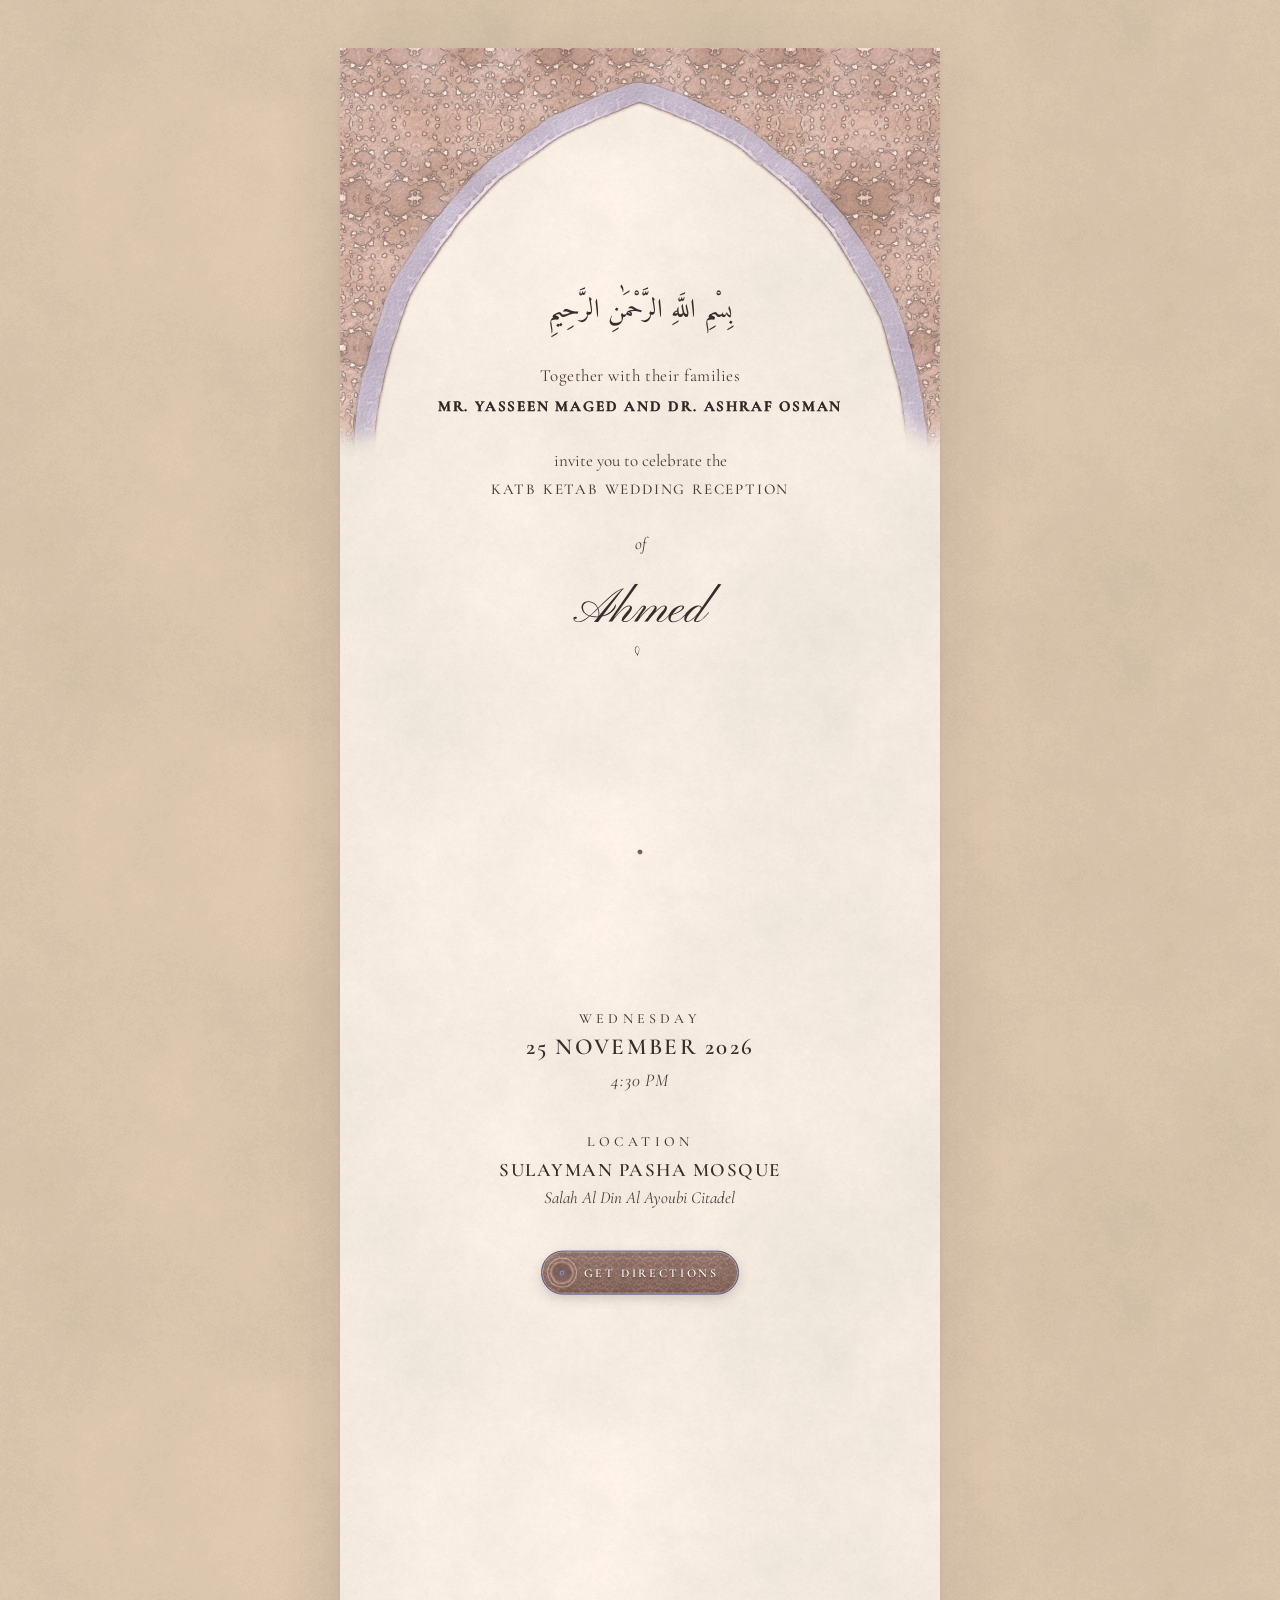
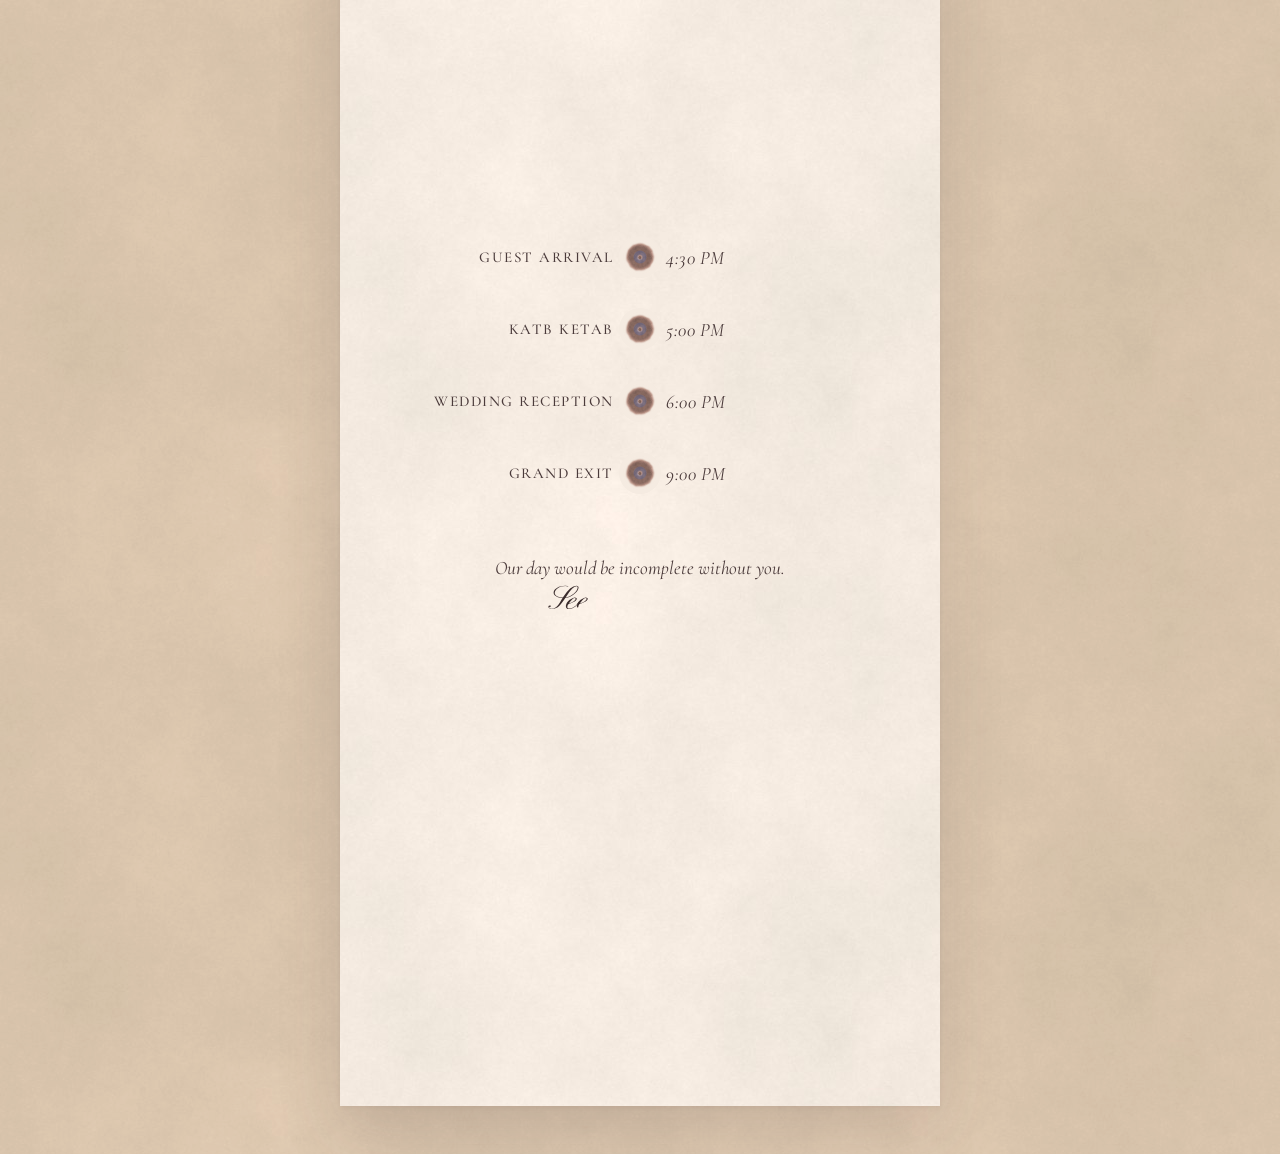
==== Family_Invite/index.html @ 05b631bc "Add animated family and friends wedding invitations" ====
<!doctype html>
<html lang="en">
<head>
<meta charset="utf-8">
<meta name="viewport" content="width=device-width, initial-scale=1">
<meta name="theme-color" content="#f5ebe1">
<meta name="robots" content="noindex, nofollow">
<link rel="canonical" href="https://bahaasamir.github.io/ahmed-darine-invitations/Family_Invite/">
<meta property="og:type" content="website">
<meta property="og:locale" content="en_US">
<meta property="og:site_name" content="Ahmed &amp; Darine">
<meta property="og:title" content="Ahmed &amp; Darine — Wedding Invitation">
<meta property="og:description" content="Join us on 25 November 2026 at Sulayman Pasha Mosque to celebrate our Katb Ketab Wedding Reception.">
<meta property="og:url" content="https://bahaasamir.github.io/ahmed-darine-invitations/Family_Invite/">
<meta property="og:image" content="https://bahaasamir.github.io/ahmed-darine-invitations/shared/assets/images/preview-link.png">
<meta property="og:image:type" content="image/png">
<meta property="og:image:width" content="1200">
<meta property="og:image:height" content="630">
<meta property="og:image:alt" content="Ahmed and Darine's wedding invitation">
<meta name="twitter:card" content="summary_large_image">
<meta name="twitter:title" content="Ahmed &amp; Darine — Wedding Invitation">
<meta name="twitter:description" content="25 November 2026 · Sulayman Pasha Mosque">
<meta name="twitter:image" content="https://bahaasamir.github.io/ahmed-darine-invitations/shared/assets/images/preview-link.png">

<script>
// Hide only during enhancement startup; always recover if the script fails.
if (!matchMedia('(prefers-reduced-motion: reduce)').matches) {
  document.documentElement.classList.add('motion-pending');
  window.invitationStartup = setTimeout(() => document.documentElement.classList.remove('motion-pending'), 3000);
}
</script>
<meta name="description" content="Together with their families, Ahmed and Darine invite you to their Katb Ketab Wedding Reception on 25 November 2026 at Sulayman Pasha Mosque.">
<title>Ahmed &amp; Darine — Family Invitation</title>
<link rel="preload" href="../shared/assets/fonts/cormorant-regular.woff2" as="font" type="font/woff2" crossorigin>
<link rel="preload" href="../shared/assets/fonts/amiri.woff2" as="font" type="font/woff2" crossorigin>
<link rel="preload" href="../shared/assets/images/arch.webp" as="image">
<link rel="stylesheet" href="../shared/invitation.css">
<script src="../shared/invitation.js" defer></script>
</head>
<body>
<svg width="0" height="0" aria-hidden="true" focusable="false" style="position:absolute;pointer-events:none" xmlns="http://www.w3.org/2000/svg"><defs><filter id="ink-feather" filterUnits="userSpaceOnUse" x="-40" y="-90" width="680" height="180" color-interpolation-filters="sRGB"><feGaussianBlur stdDeviation="10"/></filter><g id="ink-wash-edge"><path fill="white" d="M-60 -1800H660V-60H-60Z"/><path fill="white" filter="url(#ink-feather)" d="M-60 -110 H660 V5.578 C658.000 6.050 652.000 7.824 648.000 8.413 C644.000 9.003 640.000 9.241 636.000 9.113 C632.000 8.985 628.000 7.783 624.000 7.645 C620.000 7.507 616.000 7.570 612.000 8.285 C608.000 8.999 604.000 11.110 600.000 11.932 C596.000 12.754 592.000 13.967 588.000 13.217 C584.000 12.467 580.000 10.068 576.000 7.432 C572.000 4.796 568.000 0.283 564.000 -2.601 C560.000 -5.485 556.000 -8.310 552.000 -9.871 C548.000 -11.432 544.000 -11.495 540.000 -11.968 C536.000 -12.442 532.000 -12.228 528.000 -12.713 C524.000 -13.198 520.000 -14.416 516.000 -14.877 C512.000 -15.339 508.000 -16.148 504.000 -15.481 C500.000 -14.814 496.000 -12.843 492.000 -10.876 C488.000 -8.909 484.000 -5.405 480.000 -3.681 C476.000 -1.957 472.000 -0.587 468.000 -0.530 C464.000 -0.473 460.000 -2.302 456.000 -3.338 C452.000 -4.374 448.000 -6.384 444.000 -6.747 C440.000 -7.111 436.000 -6.460 432.000 -5.518 C428.000 -4.577 424.000 -2.333 420.000 -1.100 C416.000 0.132 412.000 1.148 408.000 1.876 C404.000 2.603 400.000 2.358 396.000 3.265 C392.000 4.173 388.000 5.364 384.000 7.319 C380.000 9.274 376.000 12.770 372.000 14.995 C368.000 17.219 364.000 20.022 360.000 20.668 C356.000 21.314 352.000 20.386 348.000 18.870 C344.000 17.353 340.000 13.812 336.000 11.568 C332.000 9.325 328.000 6.839 324.000 5.407 C320.000 3.976 316.000 3.751 312.000 2.980 C308.000 2.209 304.000 1.907 300.000 0.782 C296.000 -0.343 292.000 -2.400 288.000 -3.770 C284.000 -5.141 280.000 -7.057 276.000 -7.441 C272.000 -7.825 268.000 -7.013 264.000 -6.073 C260.000 -5.134 256.000 -2.608 252.000 -1.805 C248.000 -1.003 244.000 -0.434 240.000 -1.257 C236.000 -2.080 232.000 -4.758 228.000 -6.744 C224.000 -8.730 220.000 -11.786 216.000 -13.172 C212.000 -14.558 208.000 -15.032 204.000 -15.060 C200.000 -15.089 196.000 -13.805 192.000 -13.345 C188.000 -12.886 184.000 -12.544 180.000 -12.303 C176.000 -12.061 172.000 -12.681 168.000 -11.898 C164.000 -11.114 160.000 -9.901 156.000 -7.602 C152.000 -5.304 148.000 -1.200 144.000 1.891 C140.000 4.983 136.000 9.018 132.000 10.946 C128.000 12.873 124.000 13.530 120.000 13.456 C116.000 13.381 112.000 11.380 108.000 10.499 C104.000 9.618 100.000 8.424 96.000 8.169 C92.000 7.914 88.000 8.764 84.000 8.971 C80.000 9.178 76.000 9.776 72.000 9.411 C68.000 9.046 64.000 7.635 60.000 6.780 C56.000 5.926 52.000 4.356 48.000 4.282 C44.000 4.208 40.000 5.200 36.000 6.336 C32.000 7.473 28.000 10.186 24.000 11.098 C20.000 12.010 16.000 12.726 12.000 11.808 C8.000 10.891 4.000 8.042 0.000 5.592 C-4.000 3.142 -8.000 -0.615 -12.000 -2.891 C-16.000 -5.167 -20.000 -6.809 -24.000 -8.063 C-28.000 -9.317 -32.000 -9.455 -36.000 -10.414 C-40.000 -11.374 -44.000 -12.570 -48.000 -13.820 C-52.000 -15.069 -58.000 -17.229 -60.000 -17.911 Z"/></g></defs></svg>
<div class="backdrop">
<main class="invitation" aria-label="Ahmed and Darine's wedding invitation">
<svg class="ink-art arch" data-ink viewBox="0 0 600 750" width="600" height="750" aria-hidden="true" focusable="false" xmlns="http://www.w3.org/2000/svg">
<defs><mask id="ink-arch" maskUnits="userSpaceOnUse" x="0" y="0" width="600" height="750"><use href="#ink-wash-edge" data-ink-front/></mask></defs>
<image class="ink-image" href="../shared/assets/images/arch.webp" width="600" height="750" preserveAspectRatio="xMidYMid slice"/></svg>
<header class="opening">
<p class="blessing" lang="ar" dir="rtl" data-reveal>بِسْمِ اللَّهِ الرَّحْمَٰنِ الرَّحِيمِ</p>
<p class="family-intro" data-reveal data-stagger="1">Together with their families</p>
<p class="parents" data-reveal data-stagger="2">Mr. Yasseen Maged and Dr. Ashraf Osman</p>
<p class="inviting" data-reveal>invite you to celebrate the</p>
<p class="occasion" data-reveal data-stagger="1">Katb Ketab Wedding Reception</p>
<p class="of" data-reveal data-stagger="2">of</p>
<h1 class="names" data-handwriting><span class="sr-only">Ahmed &amp; Darine</span>
<svg class="name-svg " viewBox="0 0 568.62 230" aria-hidden="true" focusable="false" xmlns="http://www.w3.org/2000/svg"><g data-letter="A" transform="translate(14.00 0)"><defs><mask id="pen-ahmed-0" maskUnits="userSpaceOnUse" x="-30" y="0" width="280" height="240"><path data-pen fill="none" stroke="white" stroke-width="12" stroke-linecap="round" stroke-linejoin="round" d="M8 183 C-12 177 -8 211 30 195 C82 175 161 74 205 63"/><path data-pen fill="none" stroke="white" stroke-width="23" stroke-linecap="round" stroke-linejoin="round" d="M205 63 L93 200"/><path data-pen fill="none" stroke="white" stroke-width="10" stroke-linecap="round" stroke-linejoin="round" d="M104 178 C108 126 73 101 45 123 C16 145 48 187 108 179 C145 175 172 150 172 128"/></mask></defs><path class="letter-fill" d="M20.7 200.49Q10.35 200.49 5.18 196.34Q0 192.19 0 186.23Q0 181.84 3.08 180.03Q6.15 178.22 9.18 178.22Q10.84 178.22 12.45 179.2Q14.06 180.18 14.06 182.62Q14.06 184.47 12.45 185.94Q10.84 187.4 8.59 187.4Q7.32 187.4 6.1 187.26Q4.88 187.11 3.91 186.43V187.11Q3.91 191.8 7.96 194.82Q12.01 197.85 21.48 197.85Q28.03 197.85 34.86 195.02Q41.7 192.19 49.12 187.11Q52.73 184.47 56.3 181.64Q59.86 178.81 63.67 175.68Q49.51 170.41 41.46 160.99Q33.4 151.56 32.91 141.21Q32.62 134.38 35.84 128.47Q39.06 122.56 45.61 118.85Q52.15 115.14 61.62 115.14Q74.8 115.14 84.86 122.9Q94.92 130.66 100.29 142.09L102.93 139.45Q121 121.39 134.28 109.18Q147.56 96.97 157.13 89.21Q166.7 81.45 173.68 76.86Q180.66 72.27 186.04 69.43Q193.26 65.62 197.95 64.26Q202.64 62.89 205.08 62.89Q206.84 62.89 206.84 63.77Q206.84 64.16 204.88 64.94Q203.42 65.43 200.68 68.26Q197.95 71.09 192.68 77.88Q187.4 84.67 178.27 96.83Q169.14 108.98 155.03 127.88Q140.92 146.78 120.31 173.93Q138.09 168.65 151.46 157.23Q164.84 145.8 170.51 130.76Q171.68 127.83 172.07 127.83Q172.36 127.83 173 128.66Q173.63 129.49 173.63 130.66Q173.05 139.06 168.85 145.46Q164.65 151.86 158.79 157.62Q150.98 165.23 140.14 170.36Q129.3 175.49 117.19 178.03L100.49 200.1Q97.46 199.9 94.29 199.71Q91.11 199.51 89.16 199.51Q87.5 199.51 86.18 199.71Q84.86 199.9 83.5 200.1Q87.21 195.41 90.82 190.97Q94.43 186.52 97.95 182.23Q98.73 181.05 99.02 180.37Q97.46 180.47 95.95 180.52Q94.43 180.57 92.87 180.57Q85.74 180.57 79.25 179.59Q72.75 178.61 67.09 176.86Q60.16 182.71 54.93 186.62Q49.71 190.53 45.9 192.87Q39.65 196.78 33.4 198.63Q27.15 200.49 20.7 200.49ZM104.49 174.22Q132.03 140.43 150.83 118.46Q169.63 96.48 181.05 84.03Q192.48 71.58 197.85 66.6Q194.73 67.87 191.36 69.34Q187.99 70.8 183.3 73.63Q175.39 78.42 164.99 86.87Q154.59 95.31 140.58 108.11Q126.56 120.9 107.91 139.06L101.66 145.12Q103.61 150 104.64 155.18Q105.66 160.35 105.66 165.53Q105.66 169.92 104.49 174.22ZM66.02 173.73Q72.75 167.97 80.52 160.79Q88.28 153.61 98.05 144.14Q93.07 132.52 83.45 125.29Q73.83 118.07 61.82 118.07Q55.57 118.07 50.34 121.29Q45.12 124.51 42.04 129.74Q38.96 134.96 38.96 141.02Q38.96 151.17 45.7 160.06Q52.44 168.95 66.02 173.73ZM93.46 177.83Q96.97 177.83 100.29 177.54Q101.46 174.51 102 171.39Q102.54 168.26 102.54 166.11Q102.54 156.45 99.32 147.36Q90.43 155.96 82.96 162.74Q75.49 169.53 69.43 174.8Q80.08 177.83 93.46 177.83Z"/></g><g data-letter="h" transform="translate(172.98 0)"><defs><mask id="pen-ahmed-1" maskUnits="userSpaceOnUse" x="-30" y="0" width="280" height="240"><path data-pen fill="none" stroke="white" stroke-width="21" stroke-linecap="round" stroke-linejoin="round" d="M100 45 L-6 200"/><path data-pen fill="none" stroke="white" stroke-width="20" stroke-linecap="round" stroke-linejoin="round" d="M-5 197 C25 159 68 125 75 137 C84 144 48 179 45 190 C36 214 76 196 100 162"/></mask></defs><path class="letter-fill" d="M50.78 200.2Q46.29 200.2 42.04 198.14Q37.79 196.09 37.79 192.68Q37.79 190.04 39.01 186.47Q40.23 182.91 44.63 176.66Q49.02 170.41 58.59 159.67Q66.31 150.98 69.24 146.19Q72.17 141.41 72.17 139.06Q72.17 137.7 71.24 136.62Q70.31 135.55 67.58 135.55Q65.33 135.55 61.47 136.82Q57.62 138.09 53.03 141.11Q45.31 146.39 33.89 157.37Q22.46 168.36 8.11 186.23L-0.88 198.14Q-2.44 197.85 -3.81 197.75Q-5.18 197.66 -6.54 197.66Q-10.06 197.66 -12.45 198Q-14.84 198.34 -15.92 198.63L92.19 44.24Q93.46 44.34 95.56 44.53Q97.66 44.73 101.56 44.63Q102.34 44.63 103.42 44.48Q104.49 44.34 105.76 44.24L8.89 178.71L9.38 179.79Q24.32 162.6 34.77 152.78Q45.21 142.97 52.15 138.28Q57.03 135.16 61.18 134.13Q65.33 133.11 68.46 133.11Q74.8 133.11 77.49 136.18Q80.18 139.26 79.98 142.97Q79.79 146.88 77.34 152.29Q74.9 157.71 68.9 165.77Q62.89 173.83 51.95 185.64Q47.07 190.92 46.04 192.43Q45.02 193.95 45.02 195.21Q45.02 196.19 47.17 196.83Q49.32 197.46 51.95 197.46Q58.11 197.46 64.4 194.04Q70.7 190.62 76.56 185.45Q82.42 180.27 87.21 174.9Q91.99 169.53 95.26 165.48Q98.54 161.43 99.51 160.35L101.66 162.01Q100.39 163.28 97.02 167.53Q93.65 171.78 88.57 177.29Q83.5 182.81 77.34 188.04Q71.19 193.26 64.4 196.73Q57.62 200.2 50.78 200.2Z"/></g><g data-letter="m" transform="translate(261.66 0)"><defs><mask id="pen-ahmed-2" maskUnits="userSpaceOnUse" x="-30" y="0" width="280" height="240"><path data-pen fill="none" stroke="white" stroke-width="19" stroke-linecap="round" stroke-linejoin="round" d="M10 161 C48 112 56 131 32 164 L7 197 M7 197 C55 147 76 125 85 137 C94 146 56 181 49 198 M49 198 C98 146 118 124 124 139 C129 151 91 181 98 194 C109 210 135 183 151 161"/></mask></defs><path class="letter-fill" d="M104.59 200.49Q99.32 200.49 95.41 198.39Q91.5 196.29 91.5 192.87Q91.5 190.23 92.82 186.62Q94.14 183.01 98.73 176.71Q103.32 170.41 112.89 159.67Q120.51 150.98 123.54 146.19Q126.56 141.41 126.56 139.06Q126.56 137.7 125.49 136.62Q124.41 135.55 121.58 135.55Q119.24 135.55 115.62 137.21Q112.01 138.87 105.66 143.65Q98.05 149.41 87.74 159.91Q77.44 170.41 64.94 186.23L55.86 198.14Q53.52 197.66 50.29 197.66Q46.88 197.66 44.48 198Q42.09 198.34 41.02 198.63Q46.78 191.6 49.95 187.7Q53.12 183.79 55.03 181.4Q56.93 179 58.69 176.71Q60.45 174.41 63.28 170.7Q66.11 166.99 71.29 160.16Q76.95 152.73 79.74 148.49Q82.52 144.24 83.5 142.04Q84.47 139.84 84.47 138.57Q84.47 135.55 79.69 135.55Q77.25 135.55 73.14 137.26Q69.04 138.96 62.99 143.75Q56.25 149.12 46.04 159.67Q35.84 170.21 22.75 186.23L13.67 198.14Q12.3 197.85 10.89 197.75Q9.47 197.66 8.11 197.66Q4.59 197.66 2.2 198Q-0.2 198.34 -1.17 198.63Q9.77 182.81 17.09 172.41Q24.41 162.01 28.86 155.76Q33.3 149.51 35.5 146.24Q37.7 142.97 38.48 141.55Q39.26 140.14 39.36 139.26Q39.55 136.43 37.21 136.43Q35.84 136.43 32.91 139.16Q29.98 141.89 26.32 146Q22.66 150.1 19.14 154.44Q15.62 158.79 12.99 162.01Q12.3 162.4 11.23 161.52Q10.64 160.64 10.94 160.35Q13.77 157.32 17.33 152.78Q20.9 148.24 24.8 143.7Q28.71 139.16 32.81 136.13Q36.91 133.11 40.72 133.11Q43.55 133.11 46.34 134.33Q49.12 135.55 48.63 140.14Q48.54 141.7 47.66 144.09Q46.78 146.48 44.14 150.2L23.63 178.71L24.12 179.79Q37.79 163.96 47.27 154.35Q56.74 144.73 62.7 140.53Q68.36 136.23 72.61 134.67Q76.86 133.11 80.76 133.11Q87.01 133.11 89.7 136.18Q92.38 139.26 92.19 142.97Q91.99 146.48 91.11 149.32Q90.23 152.15 87.01 157.13Q95.51 148.44 102.25 142.97Q109.57 137.01 114.21 135.06Q118.85 133.11 122.85 133.11Q129.2 133.11 131.79 136.18Q134.38 139.26 134.28 142.97Q134.18 146.88 131.69 152.29Q129.2 157.71 123.19 165.77Q117.19 173.83 106.35 185.64Q101.27 190.92 100.29 192.43Q99.32 193.95 99.32 195.21L98.63 195.31Q98.63 197.66 105.76 197.66Q110.55 197.66 116.21 194.24Q121.88 190.82 127.59 185.64Q133.3 180.47 138.28 175.05Q143.26 169.63 146.68 165.53Q150.1 161.43 151.07 160.35L153.12 162.01Q151.95 163.28 148.39 167.53Q144.82 171.78 139.65 177.29Q134.47 182.81 128.42 188.13Q122.36 193.46 116.21 196.97Q110.06 200.49 104.59 200.49Z"/></g><g data-letter="e" transform="translate(401.79 0)"><defs><mask id="pen-ahmed-3" maskUnits="userSpaceOnUse" x="-30" y="0" width="280" height="240"><path data-pen fill="none" stroke="white" stroke-width="18" stroke-linecap="round" stroke-linejoin="round" d="M9 173 C58 154 69 139 56 135 C34 125 0 164 6 190 C14 217 55 191 77 161"/></mask></defs><path class="letter-fill" d="M18.07 200.59Q8.5 200.59 4.39 195.61Q0.29 190.62 0.1 183.4Q0 178.12 2.25 171.68Q4.49 165.23 6.93 161.82Q14.16 151.76 22.56 145.41Q30.96 139.06 39.01 136.08Q47.07 133.11 53.22 133.11Q59.18 133.11 61.57 135.06Q63.96 137.01 64.06 139.55Q64.36 143.36 60.01 148.39Q55.66 153.42 44.82 159.28Q33.98 165.14 14.55 171.58Q11.13 177.05 9.96 181.01Q8.79 184.96 8.79 188.09Q8.79 192.68 11.87 195.21Q14.94 197.75 19.14 197.75Q28.32 197.75 36.38 194.29Q44.43 190.82 51.12 185.55Q57.81 180.27 62.89 174.85Q67.97 169.43 71.19 165.38Q74.41 161.33 75.49 160.35L77.54 162.01Q76.07 163.28 72.61 167.58Q69.14 171.88 63.82 177.44Q58.5 183.01 51.56 188.28Q44.63 193.55 36.18 197.07Q27.73 200.59 18.07 200.59ZM16.8 168.16Q35.74 161.52 46.68 154.44Q57.62 147.36 57.62 140.92Q57.62 135.45 52.54 135.45Q46 135.45 38.38 142.48Q30.76 149.51 20.61 162.89Q18.46 165.62 16.8 168.16Z"/></g><g data-letter="d" transform="translate(466.34 0)"><defs><mask id="pen-ahmed-4" maskUnits="userSpaceOnUse" x="-30" y="0" width="280" height="240"><path data-pen fill="none" stroke="white" stroke-width="19" stroke-linecap="round" stroke-linejoin="round" d="M68 149 C75 125 46 131 20 158 C-12 192 2 209 23 190 C63 159 111 84 149 45"/><path data-pen fill="none" stroke="white" stroke-width="21" stroke-linecap="round" stroke-linejoin="round" d="M149 45 L51 181 C22 219 63 203 100 161"/></mask></defs><path class="letter-fill" d="M12.5 200.2Q6.35 200.2 3.22 196.78Q0.1 193.36 0.1 187.4Q0.1 180.86 2.98 173.44Q5.86 166.02 12.3 158.69Q25.49 143.36 37.3 138.23Q49.12 133.11 58.69 133.11Q62.7 133.11 66.65 135.11Q70.61 137.11 70.61 141.11Q70.61 141.5 70.56 141.89Q70.51 142.29 70.51 142.77Q78.32 131.45 88.96 116.06Q99.61 100.68 112.45 82.42Q125.29 64.16 139.45 44.24Q140.82 44.82 142.97 45.31Q145.12 45.8 147.66 45.8Q149.41 45.8 151.86 45.51L59.08 175.59Q53.42 183.11 50.54 187.6Q47.66 192.09 47.66 194.63Q47.66 197.27 50.1 197.27Q56.54 197.27 63.09 193.9Q69.63 190.53 75.59 185.4Q81.54 180.27 86.47 174.9Q91.41 169.53 94.73 165.48Q98.05 161.43 99.12 160.35L101.27 162.01Q100 163.28 96.44 167.48Q92.87 171.68 87.55 177.2Q82.23 182.71 75.83 187.99Q69.43 193.26 62.45 196.73Q55.47 200.2 48.54 200.2Q43.75 200.2 41.7 198.34Q39.65 196.48 39.65 193.55Q39.75 187.7 51.37 173.83L50.59 173.44Q37.3 188.18 27.88 194.19Q18.46 200.2 12.5 200.2ZM13.18 197.27Q17.09 197.27 22.75 194.24Q28.42 191.21 37.4 183.11Q41.21 179.49 45.41 175.29Q49.61 171.09 54.1 165.72Q55.47 164.06 58.35 160.01Q61.23 155.96 65.43 149.9Q67.68 145.21 67.68 141.99Q67.68 138.96 65.33 137.55Q62.99 136.13 60.25 136.13Q55.47 136.13 45.26 143.12Q35.06 150.1 22.27 165.23Q14.94 174.12 11.62 180.81Q8.3 187.5 8.3 192.19Q8.3 197.27 13.18 197.27Z"/></g></svg>
<svg class="name-svg ampersand" viewBox="0 0 182.49 230" aria-hidden="true" focusable="false" xmlns="http://www.w3.org/2000/svg"><g data-letter="&" transform="translate(14.00 0)"><defs><mask id="pen-and-0" maskUnits="userSpaceOnUse" x="-30" y="0" width="280" height="240"><path data-pen fill="none" stroke="white" stroke-width="11" stroke-linecap="round" stroke-linejoin="round" d="M61 186 C31 153 43 121 61 129 C91 141 53 188 55 193 C76 195 114 201 115 165"/><path data-pen fill="none" stroke="white" stroke-width="21" stroke-linecap="round" stroke-linejoin="round" d="M55 195 C81 155 103 127 129 105"/></mask></defs><path class="letter-fill" d="M66.5 198.24Q65.04 197.95 62.35 197.8Q59.67 197.66 57.62 197.66Q56.54 197.66 54.83 197.75Q53.12 197.85 50.78 198.14Q53.03 194.53 55.08 191.11Q57.13 187.7 58.98 184.47Q51.46 178.42 46.73 169.34Q41.99 160.25 41.99 149.9Q41.99 138.77 47.36 131.35Q52.73 123.93 60.74 123.93Q66.5 123.93 71.34 129.35Q76.17 134.77 76.17 144.92Q76.17 150.49 73.24 159.47Q70.31 168.46 65.43 178.12Q77.93 158.79 88.87 145.12Q99.8 131.45 109.33 121.58Q118.85 111.72 127.25 103.91Q128.91 102.34 129.98 102.34Q131.15 102.34 131.15 103.22Q131.15 103.91 128.03 106.93Q117.97 116.7 107.71 129.69Q97.46 142.68 88.04 157.62Q78.61 172.56 71 188.38Q77.15 190.92 83.98 190.92Q96.39 190.92 105.66 183.01Q109.67 179.39 112.06 174.9Q114.45 170.41 114.45 165.53Q114.45 165.23 114.26 164.06Q110.35 163.87 110.35 160.55Q110.35 159.47 111.23 158.59Q112.11 157.71 113.38 157.71Q117.87 157.71 117.87 164.16Q117.87 170.12 114.99 175.63Q112.11 181.15 107.23 185.16Q96.97 193.55 83.4 193.55Q76.66 193.55 69.82 190.82ZM60.45 181.64Q67.09 169.43 70.17 159.91Q73.24 150.39 73.24 143.85Q73.24 136.33 69.68 132.08Q66.11 127.83 61.82 127.83Q58.3 127.83 55.03 130.96Q51.76 134.08 49.66 139.16Q47.56 144.24 47.56 150.1Q47.56 159.67 51.03 167.82Q54.49 175.98 60.45 181.64Z"/></g></svg>
<svg class="name-svg " viewBox="0 0 547.34 230" aria-hidden="true" focusable="false" xmlns="http://www.w3.org/2000/svg"><g data-letter="D" transform="translate(14.00 0)"><defs><mask id="pen-darine-0" maskUnits="userSpaceOnUse" x="-30" y="0" width="280" height="240"><path data-pen fill="none" stroke="white" stroke-width="11" stroke-linecap="round" stroke-linejoin="round" d="M115 84 C113 120 78 144 48 143 C0 143 42 79 84 68 C132 52 178 75 161 131 C150 172 117 203 62 198 C36 196 -10 175 3 192 C21 217 78 174 110 132 C138 95 164 72 195 71"/><path data-pen fill="none" stroke="white" stroke-width="22" stroke-linecap="round" stroke-linejoin="round" d="M158 85 C126 113 108 149 78 176 C54 198 28 202 10 200"/></mask></defs><path class="letter-fill" d="M17.58 200.59Q8.11 200.59 4.05 198.34Q0 196.09 0 193.36Q0 190.53 5.18 187.74Q10.35 184.96 20.12 184.96Q25.2 184.96 31.1 186.13Q37.01 187.3 47.17 190.33Q47.46 190.43 47.75 190.48Q48.05 190.53 48.44 190.72Q58.59 185.16 71.24 172.85Q83.89 160.55 102.44 138.09Q110.84 127.93 118.85 118.36Q126.86 108.79 137.7 98.73Q144.04 92.68 152.05 87.3Q145.21 76.76 133.3 71.97Q121.39 67.19 106.25 67.19Q94.63 67.19 83.69 71.04Q72.75 74.9 63.33 81.3Q53.91 87.7 46.78 95.51Q39.65 103.32 35.69 111.28Q31.74 119.24 31.74 126.07Q31.74 133.11 36.57 137.4Q41.41 141.7 50.29 141.7Q56.35 141.7 64.26 138.43Q72.17 135.16 80.47 129.49Q88.77 123.83 95.95 116.6Q103.12 109.38 107.76 101.37Q112.4 93.36 112.89 85.45Q113.18 83.2 113.96 83.2Q115.14 83.2 115.14 85.25Q115.14 95.8 109.77 106.3Q104.39 116.8 95.17 125.39Q85.94 133.98 74.27 139.21Q62.6 144.43 50 144.43Q44.04 144.43 38.53 141.85Q33.01 139.26 29.54 134.62Q26.07 129.98 26.07 123.83Q26.07 112.89 32.23 102.39Q38.38 91.89 49.32 83.4Q60.25 74.9 74.71 69.87Q89.16 64.84 105.66 64.84Q122.56 64.84 135.25 70.12Q147.95 75.39 155.66 84.96Q165.23 78.91 175.83 74.71Q186.43 70.51 195.61 70.12Q197.07 70.12 197.07 71.09Q197.07 71.68 196.58 71.92Q196.09 72.17 193.85 72.56Q185.06 73.63 176.22 78.12Q167.38 82.62 158.98 89.84Q166.21 101.86 166.21 117.97Q166.21 135.94 159.33 150.98Q152.44 166.02 140.58 177.05Q128.71 188.09 113.72 194.14Q98.73 200.2 82.52 200.2Q75.2 200.2 68.46 199.02Q61.72 197.85 52.54 195.21Q36.72 200.59 17.58 200.59ZM83.01 197.27Q97.36 197.27 111.08 191.41Q124.8 185.55 135.84 174.95Q146.88 164.36 153.42 149.9Q159.96 135.45 159.96 118.36Q159.96 103.61 155.18 93.16Q144.04 103.61 133.69 118.55Q122.46 134.77 111.13 149.46Q99.8 164.16 86.72 175.54Q73.63 186.91 57.13 193.46Q62.21 195.02 68.31 196.14Q74.41 197.27 83.01 197.27ZM19.24 197.46Q25.88 197.46 31.88 196.53Q37.89 195.61 44.04 192.87Q37.6 191.21 31.69 190.19Q25.78 189.16 19.43 189.16Q11.13 189.16 6.93 190.43Q2.73 191.7 2.73 193.36Q2.73 197.46 19.24 197.46Z"/></g><g data-letter="a" transform="translate(172.50 0)"><defs><mask id="pen-darine-1" maskUnits="userSpaceOnUse" x="-30" y="0" width="280" height="240"><path data-pen fill="none" stroke="white" stroke-width="19" stroke-linecap="round" stroke-linejoin="round" d="M63 148 C73 125 40 130 13 164 C-12 194 7 210 35 178 L65 136 M65 136 L25 190 C23 211 61 187 80 161"/></mask></defs><path class="letter-fill" d="M10.06 200.2Q3.81 200.2 0.93 196.78Q-1.95 193.36 -1.95 187.4Q-1.95 180.86 0.83 173.44Q3.61 166.02 10.06 158.69Q23.24 143.36 34.72 138.23Q46.19 133.11 56.25 133.11Q61.33 133.11 64.84 135.25Q68.36 137.4 68.36 141.11Q68.36 143.95 67.19 146.88Q70.31 143.16 72.51 140.38Q74.71 137.6 76.76 135.06Q79.3 135.84 82.62 135.84Q83.98 135.84 86.33 135.74Q88.67 135.64 89.94 135.45L57.03 175.1Q50.78 182.52 48.05 187.16Q45.31 191.8 45.31 194.34Q45.31 197.46 48.34 197.46Q53.61 197.46 59.28 194.38Q64.94 191.31 70.41 186.47Q75.88 181.64 80.66 176.42Q85.45 171.19 89.11 166.75Q92.77 162.3 94.73 160.16L96.68 161.82Q94.53 164.26 90.62 168.85Q86.72 173.44 81.69 178.81Q76.66 184.18 70.85 189.06Q65.04 193.95 58.94 197.07Q52.83 200.2 46.88 200.2Q37.11 200.2 37.11 194.14Q37.11 191.89 37.94 189.6Q38.77 187.3 41.31 183.64Q43.85 179.98 48.93 173.83L47.95 173.44Q36.04 188.09 25.93 194.14Q15.82 200.2 10.06 200.2ZM10.45 197.27Q16.7 197.27 26.95 189.99Q37.21 182.71 51.56 165.72Q53.91 162.89 55.91 160.45Q57.91 158.01 59.77 155.86Q62.01 152.44 63.82 148.73Q65.62 145.02 65.62 141.99Q65.62 138.96 63.48 137.55Q61.33 136.13 58.79 136.13Q54 136.13 43.31 143.02Q32.62 149.9 19.82 165.04Q12.5 173.83 9.28 180.66Q6.05 187.5 6.05 192.19Q6.05 197.27 10.45 197.27Z"/></g><g data-letter="r" transform="translate(256.09 0)"><defs><mask id="pen-darine-2" maskUnits="userSpaceOnUse" x="-30" y="0" width="280" height="240"><path data-pen fill="none" stroke="white" stroke-width="14" stroke-linecap="round" stroke-linejoin="round" d="M3 170 Q22 152 28 129 Q30 119 26 131 Q21 142 59 147"/><path data-pen fill="none" stroke="white" stroke-width="22" stroke-linecap="round" stroke-linejoin="round" d="M59 147 C39 164 11 192 26 197 C41 202 65 180 78 161"/></mask></defs><path class="letter-fill" d="M26.56 200.2Q21.09 200.2 17.68 197.41Q14.26 194.63 14.26 190.14Q14.26 182.32 25.68 171.29Q37.11 160.25 56.64 147.17Q46.68 145.51 39.5 143.85Q32.32 142.19 28.03 140.23Q26.07 144.14 22.36 149.8Q18.65 155.47 12.89 162.01Q8.98 166.6 7.03 168.46Q5.08 170.31 4.35 170.65Q3.61 171 3.52 171.19Q3.22 171.29 3.17 170.61Q3.12 169.92 3.22 169.53Q3.22 169.14 4.69 167.68Q6.15 166.21 10.84 160.35Q15.72 154.2 19.53 148.63Q23.34 143.07 25.39 138.87Q21.88 136.62 21.29 133.89Q20.51 129.2 23.14 125.39Q25.78 121.58 29.98 121.58Q35.16 121.58 35.16 126.07Q35.16 128.32 34.28 129.88Q33.4 131.45 32.52 132.91Q30.76 134.96 30.76 138.09Q30.76 139.06 34.13 140.19Q37.5 141.31 42.43 142.33Q47.36 143.36 52.15 144.09Q56.93 144.82 59.67 145.02Q61.52 145.12 61.96 145.65Q62.4 146.19 62.4 146.48Q62.4 147.46 59.57 149.71Q54.2 153.81 48.54 159.62Q42.87 165.43 37.99 171.63Q33.11 177.83 30.08 183.3Q27.05 188.77 27.05 192.29Q27.05 196.88 30.76 196.88Q35.55 196.88 41.21 193.65Q46.88 190.43 52.69 185.55Q58.5 180.66 63.62 175.44Q68.75 170.21 72.46 166.06Q76.17 161.91 77.64 160.35L79.59 162.01Q77.44 164.06 73.49 168.51Q69.53 172.95 64.26 178.37Q58.98 183.79 52.78 188.77Q46.58 193.75 39.94 196.97Q33.3 200.2 26.56 200.2Z"/></g><g data-letter="i" transform="translate(322.69 0)"><defs><mask id="pen-darine-3" maskUnits="userSpaceOnUse" x="-30" y="0" width="280" height="240"><path data-pen fill="none" stroke="white" stroke-width="21" stroke-linecap="round" stroke-linejoin="round" d="M37 135 L0 181 C-22 213 18 199 53 161"/><path data-pen fill="none" stroke="white" stroke-width="19" stroke-linecap="round" stroke-linejoin="round" d="M56 106 L57 106"/></mask></defs><path class="letter-fill" d="M55.37 114.45Q52.64 114.45 51.03 112.74Q49.41 111.04 49.41 108.4Q49.41 104.98 52.29 102.1Q55.18 99.22 59.18 99.22Q61.91 99.22 63.53 101.03Q65.14 102.83 65.14 105.37Q65.14 108.98 62.06 111.72Q58.98 114.45 55.37 114.45ZM5.47 200.2Q-0.49 200.2 -4.15 198Q-7.81 195.8 -7.81 192.09Q-7.81 189.16 -6.35 185.3Q-4.88 181.45 -0.73 175.2Q3.42 168.95 11.38 158.94Q19.34 148.93 32.32 133.79Q33.2 133.89 36.52 133.98Q39.84 134.08 41.7 134.08Q43.36 134.08 44.19 134.03Q45.02 133.98 45.8 133.89Q31.54 150.68 22.51 161.52Q13.48 172.36 8.59 178.81Q3.71 185.25 1.86 188.67Q0 192.09 0 194.14Q0 196.68 2.73 197.07Q5.47 197.46 7.13 197.46Q12.4 197.46 18.65 193.9Q24.9 190.33 31.1 185.01Q37.3 179.69 42.63 174.22Q47.95 168.75 51.37 164.79Q54.79 160.84 55.37 160.25L57.32 162.01Q56.25 163.18 52.64 167.38Q49.02 171.58 43.65 177.1Q38.28 182.62 31.88 187.89Q25.49 193.16 18.7 196.68Q11.91 200.2 5.47 200.2Z"/></g><g data-letter="n" transform="translate(367.03 0)"><defs><mask id="pen-darine-4" maskUnits="userSpaceOnUse" x="-30" y="0" width="280" height="240"><path data-pen fill="none" stroke="white" stroke-width="19" stroke-linecap="round" stroke-linejoin="round" d="M11 161 C47 118 51 134 30 164 L7 197 M7 197 C55 146 80 126 87 138 C95 151 49 184 58 194 C72 207 100 179 112 161"/></mask></defs><path class="letter-fill" d="M64.16 200.2Q58.79 200.2 54.83 198.14Q50.88 196.09 50.88 192.68Q50.88 190.04 52.05 186.47Q53.22 182.91 57.67 176.66Q62.11 170.41 71.68 159.67Q79.39 150.98 82.32 146.19Q85.25 141.41 85.25 139.06Q85.25 137.7 84.28 136.62Q83.3 135.55 80.57 135.55Q78.61 135.55 75.34 136.82Q72.07 138.09 67.58 141.11Q59.86 146.39 48.63 157.37Q37.4 168.36 22.85 186.23L13.77 198.14Q11.23 197.66 8.11 197.66Q4.59 197.66 2.29 198Q0 198.34 -1.17 198.63Q9.77 182.81 17.09 172.41Q24.41 162.01 28.86 155.76Q33.3 149.51 35.5 146.24Q37.7 142.97 38.48 141.55Q39.26 140.14 39.36 139.26Q39.55 136.43 37.21 136.43Q35.84 136.43 32.91 139.16Q29.98 141.89 26.32 146Q22.66 150.1 19.14 154.44Q15.62 158.79 12.99 162.01Q12.3 162.4 11.23 161.52Q10.64 160.64 10.94 160.35Q13.77 157.32 17.33 152.78Q20.9 148.24 24.8 143.7Q28.71 139.16 32.81 136.13Q36.91 133.11 40.72 133.11Q43.55 133.11 46.34 134.33Q49.12 135.55 48.63 140.14Q48.54 141.7 47.66 144.09Q46.78 146.48 44.14 150.2L23.63 178.71L24.12 179.79Q39.36 162.6 49.56 152.78Q59.77 142.97 66.8 138.28Q71.48 135.16 75.05 134.13Q78.61 133.11 81.64 133.11Q87.99 133.11 90.58 136.18Q93.16 139.26 93.07 142.97Q92.97 146.88 90.48 152.29Q87.99 157.71 81.98 165.77Q75.98 173.83 65.14 185.64Q60.16 190.92 59.13 192.43Q58.11 193.95 58.11 195.21Q58.11 196.19 60.11 196.83Q62.11 197.46 65.14 197.46Q71.09 197.46 77.34 194.04Q83.59 190.62 89.5 185.5Q95.41 180.37 100.29 175Q105.18 169.63 108.45 165.53Q111.72 161.43 112.7 160.35L114.75 162.01Q113.57 163.28 110.21 167.48Q106.84 171.68 101.76 177.2Q96.68 182.71 90.53 187.99Q84.38 193.26 77.64 196.73Q70.9 200.2 64.16 200.2Z"/></g><g data-letter="e" transform="translate(468.79 0)"><defs><mask id="pen-darine-5" maskUnits="userSpaceOnUse" x="-30" y="0" width="280" height="240"><path data-pen fill="none" stroke="white" stroke-width="18" stroke-linecap="round" stroke-linejoin="round" d="M9 173 C58 154 69 139 56 135 C34 125 0 164 6 190 C14 217 55 191 77 161"/></mask></defs><path class="letter-fill" d="M18.07 200.59Q8.5 200.59 4.39 195.61Q0.29 190.62 0.1 183.4Q0 178.12 2.25 171.68Q4.49 165.23 6.93 161.82Q14.16 151.76 22.56 145.41Q30.96 139.06 39.01 136.08Q47.07 133.11 53.22 133.11Q59.18 133.11 61.57 135.06Q63.96 137.01 64.06 139.55Q64.36 143.36 60.01 148.39Q55.66 153.42 44.82 159.28Q33.98 165.14 14.55 171.58Q11.13 177.05 9.96 181.01Q8.79 184.96 8.79 188.09Q8.79 192.68 11.87 195.21Q14.94 197.75 19.14 197.75Q28.32 197.75 36.38 194.29Q44.43 190.82 51.12 185.55Q57.81 180.27 62.89 174.85Q67.97 169.43 71.19 165.38Q74.41 161.33 75.49 160.35L77.54 162.01Q76.07 163.28 72.61 167.58Q69.14 171.88 63.82 177.44Q58.5 183.01 51.56 188.28Q44.63 193.55 36.18 197.07Q27.73 200.59 18.07 200.59ZM16.8 168.16Q35.74 161.52 46.68 154.44Q57.62 147.36 57.62 140.92Q57.62 135.45 52.54 135.45Q46 135.45 38.38 142.48Q30.76 149.51 20.61 162.89Q18.46 165.62 16.8 168.16Z"/></g></svg>
</h1>
</header>
<svg class="seal" data-ink data-radial viewBox="0 0 320 320" width="320" height="320" aria-hidden="true" focusable="false" xmlns="http://www.w3.org/2000/svg">
<defs><filter id="seal-feather" filterUnits="userSpaceOnUse" x="-125" y="-125" width="250" height="250"><feGaussianBlur stdDeviation="3.5"/></filter><mask id="ink-seal" maskUnits="userSpaceOnUse" x="0" y="0" width="320" height="320"><g data-ink-front><path fill="white" filter="url(#seal-feather)" d="M101.186 0.000C102.463 2.930 103.960 6.093 104.286 9.124C104.612 12.155 104.053 15.294 103.140 18.186C102.227 21.078 100.251 23.775 98.809 26.476C97.368 29.177 95.741 31.708 94.492 34.392C93.243 37.076 92.462 39.883 91.316 42.581C90.169 45.280 89.147 48.098 87.613 50.583C86.079 53.069 84.078 55.324 82.109 57.493C80.140 59.663 77.821 61.523 75.798 63.602C73.775 65.682 71.931 67.852 69.970 69.970C68.009 72.088 66.252 74.489 64.031 76.309C61.809 78.129 59.295 79.722 56.641 80.892C53.987 82.061 50.866 82.478 48.108 83.326C45.350 84.173 42.577 84.664 40.091 85.975C37.605 87.286 35.500 89.202 33.192 91.193C30.883 93.185 28.751 96.000 26.239 97.925C23.726 99.850 20.972 101.725 18.116 102.742C15.260 103.758 12.120 103.925 9.101 104.023C6.082 104.122 3.009 103.612 0.000 103.333C-3.009 103.055 -6.004 102.841 -8.955 102.353C-11.905 101.865 -14.896 101.414 -17.704 100.406C-20.513 99.398 -23.224 97.841 -25.805 96.305C-28.386 94.770 -30.693 92.662 -33.192 91.193C-35.691 89.725 -38.116 88.464 -40.800 87.495C-43.483 86.526 -46.493 86.251 -49.294 85.379C-52.094 84.508 -55.147 83.777 -57.603 82.266C-60.059 80.754 -62.167 78.556 -64.031 76.309C-65.894 74.062 -67.126 71.156 -68.784 68.784C-70.443 66.413 -71.989 64.120 -73.981 62.078C-75.973 60.036 -78.464 58.447 -80.735 56.532C-83.007 54.616 -85.596 52.790 -87.613 50.583C-89.630 48.376 -91.318 45.853 -92.836 43.290C-94.353 40.727 -95.455 37.933 -96.720 35.203C-97.986 32.473 -99.359 29.746 -100.429 26.910C-101.499 24.074 -102.776 21.175 -103.140 18.186C-103.505 15.198 -103.336 12.009 -102.615 8.978C-101.894 5.947 -100.091 2.881 -98.814 0.000C-97.537 -2.881 -95.785 -5.550 -94.953 -8.307C-94.121 -11.065 -93.918 -13.713 -93.821 -16.543C-93.725 -19.373 -94.438 -22.377 -94.376 -25.288C-94.313 -28.199 -94.185 -31.236 -93.447 -34.012C-92.708 -36.788 -91.255 -39.375 -89.946 -41.942C-88.637 -44.510 -86.963 -46.870 -85.592 -49.417C-84.221 -51.963 -83.085 -54.632 -81.721 -57.222C-80.358 -59.812 -79.123 -62.584 -77.411 -64.955C-75.699 -67.327 -73.599 -69.460 -71.451 -71.451C-69.304 -73.442 -66.756 -74.985 -64.527 -76.900C-62.297 -78.815 -60.180 -80.775 -58.074 -82.938C-55.968 -85.102 -54.165 -87.821 -51.892 -89.879C-49.618 -91.937 -47.213 -94.142 -44.433 -95.287C-41.653 -96.431 -38.364 -96.750 -35.212 -96.745C-32.061 -96.741 -28.625 -95.681 -25.525 -95.260C-22.425 -94.839 -19.479 -94.227 -16.614 -94.220C-13.748 -94.213 -11.099 -94.808 -8.330 -95.216C-5.561 -95.624 -2.801 -96.388 -0.000 -96.667C2.801 -96.945 5.639 -96.905 8.476 -96.886C11.314 -96.868 14.112 -96.556 17.025 -96.555C19.939 -96.554 22.928 -96.848 25.959 -96.880C28.990 -96.912 32.252 -97.264 35.212 -96.745C38.173 -96.226 41.142 -95.253 43.724 -93.767C46.306 -92.280 48.475 -89.859 50.706 -87.826C52.938 -85.792 54.809 -83.386 57.112 -81.565C59.416 -79.744 61.939 -78.388 64.527 -76.900C67.114 -75.412 70.187 -74.374 72.637 -72.637C75.087 -70.900 77.485 -68.889 79.228 -66.480C80.971 -64.071 82.034 -61.028 83.095 -58.184C84.156 -55.340 84.704 -52.242 85.592 -49.417C86.481 -46.592 87.488 -43.936 88.426 -41.234C89.364 -38.531 90.496 -35.931 91.218 -33.201C91.940 -30.471 92.322 -27.630 92.756 -24.854C93.190 -22.078 93.177 -19.277 93.821 -16.543C94.466 -13.810 95.396 -11.211 96.624 -8.453C97.851 -5.696 99.909 -2.930 101.186 0.000Z"/></g></mask></defs>
<image class="ink-image" href="../shared/assets/images/rosette.webp" width="320" height="320"/></svg>
<figure class="scene">
<svg class="ink-art mosque" data-ink viewBox="0 0 600 848" width="600" height="848" role="img" aria-label="Hand-painted watercolour of Sulayman Pasha Mosque and its minaret under a dusk sky" focusable="false" xmlns="http://www.w3.org/2000/svg">
<defs><mask id="ink-mosque" maskUnits="userSpaceOnUse" x="0" y="0" width="600" height="848"><use href="#ink-wash-edge" data-ink-front/></mask></defs>
<image class="ink-image" href="../shared/assets/images/mosque.webp" width="600" height="848" preserveAspectRatio="xMidYMid slice"/></svg>
<figcaption class="scene-text">
<p class="weekday" data-reveal>Wednesday</p>
<p class="date" data-reveal data-stagger="1"><time datetime="2026-11-25">25 November 2026</time></p>
<p class="time" data-reveal data-stagger="2"><time datetime="2026-11-25T16:30:00+02:00">4:30 PM</time></p>
<section class="location" aria-labelledby="location-title">
<h2 class="location-label" id="location-title" data-reveal>Location</h2>
<p class="venue" data-reveal data-stagger="1">Sulayman Pasha Mosque</p>
<p class="address" data-reveal data-stagger="2">Salah Al Din Al Ayoubi Citadel</p>
<a class="directions" data-reveal data-stagger="3" href="https://maps.app.goo.gl/opYcbK3gNtYrSguT7?g_st=ic" target="_blank" rel="noopener noreferrer"><img src="../shared/assets/images/rosette.webp" width="320" height="320" alt="" aria-hidden="true">Get directions</a>
</section>
</figcaption>
</figure>
<section class="dress-code" aria-labelledby="dress-title">
<h2 class="section-title" id="dress-title" data-reveal>Dress Code</h2>
<p data-reveal data-stagger="1">Black Tie</p>
</section>
<section class="timeline" aria-labelledby="timeline-title">
<h2 class="section-title" id="timeline-title" data-reveal>Reception Timeline</h2>
<ol>
<li class="timeline-track" aria-hidden="true" role="presentation"></li>
<li><span class="event-name" data-reveal>Guest arrival</span><img data-reveal data-stagger="1" src="../shared/assets/images/rosette.webp" width="320" height="320" alt="" aria-hidden="true" decoding="async"><time class="event-time" data-reveal data-stagger="2" datetime="2026-11-25T16:30:00+02:00">4:30 PM</time></li>
<li><span class="event-name" data-reveal>Katb Ketab</span><img data-reveal data-stagger="1" src="../shared/assets/images/rosette.webp" width="320" height="320" alt="" aria-hidden="true" decoding="async"><time class="event-time" data-reveal data-stagger="2" datetime="2026-11-25T17:00:00+02:00">5:00 PM</time></li>
<li><span class="event-name" data-reveal>Wedding Reception</span><img data-reveal data-stagger="1" src="../shared/assets/images/rosette.webp" width="320" height="320" alt="" aria-hidden="true" decoding="async"><time class="event-time" data-reveal data-stagger="2" datetime="2026-11-25T18:00:00+02:00">6:00 PM</time></li>
<li><span class="event-name" data-reveal>Grand Exit</span><img data-reveal data-stagger="1" src="../shared/assets/images/rosette.webp" width="320" height="320" alt="" aria-hidden="true" decoding="async"><time class="event-time" data-reveal data-stagger="2" datetime="2026-11-25T21:00:00+02:00">9:00 PM</time></li>
</ol>
</section>
<footer class="closing">
<p data-reveal>Our day would be incomplete without you.</p>
<p class="signoff" data-handwriting><span class="sr-only">See you there :)</span><svg class="name-svg signature-svg" viewBox="0 0 1106.12 230" aria-hidden="true" focusable="false" xmlns="http://www.w3.org/2000/svg"><g data-letter="S" transform="translate(14.00 0)"><defs><mask id="pen-signoff-0" maskUnits="userSpaceOnUse" x="-70" y="0" width="350" height="330"><path data-pen fill="none" stroke="white" stroke-width="13" stroke-linecap="round" stroke-linejoin="round" d="M116 68 C82 51 22 82 34 112 C47 151 138 139 168 96 C197 48 142 60 121 89"/><path data-pen fill="none" stroke="white" stroke-width="23" stroke-linecap="round" stroke-linejoin="round" d="M142 71 C108 95 84 142 60 174 C35 207 8 203 3 191"/><path data-pen fill="none" stroke="white" stroke-width="11" stroke-linecap="round" stroke-linejoin="round" d="M3 191 C-5 179 9 176 10 184"/></mask></defs><path class="letter-fill" d="M22.46 200.2Q11.82 200.2 5.91 196.29Q0 192.38 0 186.82Q0 182.52 3.03 180.62Q6.05 178.71 9.08 178.71Q10.74 178.71 12.35 179.79Q13.96 180.86 13.96 183.2Q13.96 185.06 12.3 186.57Q10.64 188.09 8.4 188.09Q5.47 188.09 3.91 187.11V187.6Q3.91 191.89 8.84 194.87Q13.77 197.85 20.9 197.85Q31.35 197.85 39.75 192.63Q48.14 187.4 55.27 178.81Q62.4 170.21 68.8 159.77Q75.2 149.32 81.54 138.77L83.5 135.55Q68.07 134.96 55.91 130.91Q43.75 126.86 36.96 119.82Q30.18 112.79 30.76 103.52Q31.25 94.82 37.01 87.45Q42.77 80.08 52.39 74.66Q62.01 69.24 74.17 66.21Q86.33 63.18 99.71 63.18Q106.93 63.18 112.35 64.55Q117.77 65.92 117.77 67.29Q117.77 67.68 116.6 67.68Q115.92 67.68 115.28 67.53Q114.65 67.38 113.87 67.29Q110.74 66.5 107.47 65.97Q104.2 65.43 99.61 65.43Q88.28 65.43 77.39 68.31Q66.5 71.19 57.57 76.46Q48.63 81.74 43.21 89.06Q37.79 96.39 37.3 105.37Q36.91 111.23 41.94 117.48Q46.97 123.73 57.71 128.12Q68.46 132.52 85.06 133.11Q108.4 96.39 127.93 79.79Q147.46 63.18 165.04 63.18Q170.9 63.18 174.32 66.31Q177.73 69.43 177.44 75.29Q177.05 82.81 170.85 92.19Q164.65 101.56 154 110.55Q143.36 119.53 129.49 126.17Q115.62 132.81 99.71 134.86Q91.41 147.66 82.81 159.42Q74.22 171.19 64.89 180.37Q55.57 189.55 45.07 194.87Q34.57 200.2 22.46 200.2ZM101.56 132.13Q115.62 129.79 128.22 123.39Q140.82 116.99 150.59 108.5Q160.35 100 166.06 91.11Q171.78 82.23 172.17 74.9Q172.66 69.63 170.12 67.58Q167.58 65.53 164.94 65.62Q152.83 66.02 139.21 80.27Q125.59 94.53 108.5 121.39Q106.74 124.12 104.98 126.76Q103.22 129.39 101.56 132.13Z"/></g><g data-letter="e" transform="translate(116.83 0)"><defs><mask id="pen-signoff-1" maskUnits="userSpaceOnUse" x="-70" y="0" width="350" height="330"><path data-pen fill="none" stroke="white" stroke-width="18" stroke-linecap="round" stroke-linejoin="round" d="M9 173 C58 154 69 139 56 135 C34 125 0 164 6 190 C14 217 55 191 77 161"/></mask></defs><path class="letter-fill" d="M18.07 200.59Q8.5 200.59 4.39 195.61Q0.29 190.62 0.1 183.4Q0 178.12 2.25 171.68Q4.49 165.23 6.93 161.82Q14.16 151.76 22.56 145.41Q30.96 139.06 39.01 136.08Q47.07 133.11 53.22 133.11Q59.18 133.11 61.57 135.06Q63.96 137.01 64.06 139.55Q64.36 143.36 60.01 148.39Q55.66 153.42 44.82 159.28Q33.98 165.14 14.55 171.58Q11.13 177.05 9.96 181.01Q8.79 184.96 8.79 188.09Q8.79 192.68 11.87 195.21Q14.94 197.75 19.14 197.75Q28.32 197.75 36.38 194.29Q44.43 190.82 51.12 185.55Q57.81 180.27 62.89 174.85Q67.97 169.43 71.19 165.38Q74.41 161.33 75.49 160.35L77.54 162.01Q76.07 163.28 72.61 167.58Q69.14 171.88 63.82 177.44Q58.5 183.01 51.56 188.28Q44.63 193.55 36.18 197.07Q27.73 200.59 18.07 200.59ZM16.8 168.16Q35.74 161.52 46.68 154.44Q57.62 147.36 57.62 140.92Q57.62 135.45 52.54 135.45Q46 135.45 38.38 142.48Q30.76 149.51 20.61 162.89Q18.46 165.62 16.8 168.16Z"/></g><g data-letter="e" transform="translate(181.38 0)"><defs><mask id="pen-signoff-2" maskUnits="userSpaceOnUse" x="-70" y="0" width="350" height="330"><path data-pen fill="none" stroke="white" stroke-width="18" stroke-linecap="round" stroke-linejoin="round" d="M9 173 C58 154 69 139 56 135 C34 125 0 164 6 190 C14 217 55 191 77 161"/></mask></defs><path class="letter-fill" d="M18.07 200.59Q8.5 200.59 4.39 195.61Q0.29 190.62 0.1 183.4Q0 178.12 2.25 171.68Q4.49 165.23 6.93 161.82Q14.16 151.76 22.56 145.41Q30.96 139.06 39.01 136.08Q47.07 133.11 53.22 133.11Q59.18 133.11 61.57 135.06Q63.96 137.01 64.06 139.55Q64.36 143.36 60.01 148.39Q55.66 153.42 44.82 159.28Q33.98 165.14 14.55 171.58Q11.13 177.05 9.96 181.01Q8.79 184.96 8.79 188.09Q8.79 192.68 11.87 195.21Q14.94 197.75 19.14 197.75Q28.32 197.75 36.38 194.29Q44.43 190.82 51.12 185.55Q57.81 180.27 62.89 174.85Q67.97 169.43 71.19 165.38Q74.41 161.33 75.49 160.35L77.54 162.01Q76.07 163.28 72.61 167.58Q69.14 171.88 63.82 177.44Q58.5 183.01 51.56 188.28Q44.63 193.55 36.18 197.07Q27.73 200.59 18.07 200.59ZM16.8 168.16Q35.74 161.52 46.68 154.44Q57.62 147.36 57.62 140.92Q57.62 135.45 52.54 135.45Q46 135.45 38.38 142.48Q30.76 149.51 20.61 162.89Q18.46 165.62 16.8 168.16Z"/></g><g data-letter="y" transform="translate(295.05 0)"><defs><mask id="pen-signoff-4" maskUnits="userSpaceOnUse" x="-70" y="0" width="350" height="330"><path data-pen fill="none" stroke="white" stroke-width="21" stroke-linecap="round" stroke-linejoin="round" d="M45 135 L5 180 C-13 212 26 198 83 144"/><path data-pen fill="none" stroke="white" stroke-width="21" stroke-linecap="round" stroke-linejoin="round" d="M93 135 C46 191 8 249 -21 267"/><path data-pen fill="none" stroke="white" stroke-width="12" stroke-linecap="round" stroke-linejoin="round" d="M-21 267 C-57 290 -69 264 -19 239 C23 219 68 194 99 162"/></mask></defs><path class="letter-fill" d="M-45.7 276.86Q-49.9 276.86 -52.05 274.71Q-54.2 272.56 -54.2 270.31Q-54.2 265.04 -48.1 258.64Q-41.99 252.25 -26.9 243.85Q-11.82 235.45 14.94 224.22Q23.05 214.36 32.81 201.86Q42.58 189.36 54.69 173.83L53.61 173.44Q48.14 179.3 39.89 185.5Q31.64 191.7 22.66 195.95Q13.67 200.2 5.76 200.2Q-5.18 200.2 -5.18 192.09Q-5.18 188.57 -3.96 184.91Q-2.73 181.25 0.83 175.39Q4.39 169.53 11.52 159.47Q16.02 154 22.31 147.56Q28.61 141.11 35.94 133.69Q39.06 133.98 40.58 134.13Q42.09 134.28 44.34 134.28Q48.63 134.28 51.27 133.98Q44.53 140.04 40.48 144.29Q36.43 148.54 33.15 152.39Q29.88 156.25 25.29 161.13Q23.05 163.67 19.14 167.97Q15.23 172.27 11.18 177.1Q7.13 181.93 4.35 186.23Q1.56 190.53 1.56 193.16Q1.56 196.39 3.32 197.02Q5.08 197.66 6.54 197.66Q15.33 197.66 24.66 192.63Q33.98 187.6 42.58 179.93Q51.17 172.27 57.71 164.26Q67.68 153.32 73.68 146.09Q79.69 138.87 83.59 133.98Q84.67 134.18 86.33 134.42Q87.99 134.67 89.65 134.67Q90.92 134.67 93.16 134.57Q95.41 134.47 96.68 134.28L62.7 176.17Q53.42 188.77 45.46 199.32Q37.5 209.86 30.57 218.65Q44.04 212.21 53.17 206.49Q62.3 200.78 69.34 194.48Q76.37 188.18 83.4 179.98Q90.43 171.78 99.8 160.35L101.86 162.01Q93.75 171.78 87.35 179.1Q80.96 186.43 75.1 192.19Q69.24 197.95 62.6 202.88Q55.96 207.81 47.46 212.6Q38.96 217.38 27.15 222.95Q13.38 240.33 3.27 250.98Q-6.84 261.62 -14.84 267.24Q-22.85 272.85 -30.18 274.85Q-37.5 276.86 -45.7 276.86ZM-45.31 274.22Q-39.84 274.22 -34.57 272.27Q-29.3 270.31 -23 265.38Q-16.7 260.45 -8.35 251.46Q0 242.48 11.52 228.42Q-10.74 237.89 -24.56 245.31Q-38.38 252.73 -44.73 258.74Q-51.07 264.75 -51.07 270.31Q-51.07 271.39 -49.71 272.8Q-48.34 274.22 -45.31 274.22Z"/></g><g data-letter="o" transform="translate(383.92 0)"><defs><mask id="pen-signoff-5" maskUnits="userSpaceOnUse" x="-70" y="0" width="350" height="330"><path data-pen fill="none" stroke="white" stroke-width="19" stroke-linecap="round" stroke-linejoin="round" d="M61 139 C41 116 -11 174 10 194 C38 215 77 145 59 136"/><path data-pen fill="none" stroke="white" stroke-width="12" stroke-linecap="round" stroke-linejoin="round" d="M59 167 C35 189 62 195 85 161"/></mask></defs><path class="letter-fill" d="M16.6 200.2Q8.4 200.2 4.49 196.44Q0.59 192.68 0.1 187.21Q-0.2 180.57 2.88 172.95Q5.96 165.33 9.57 160.16Q14.36 153.42 21.19 147.22Q28.03 141.02 36.18 137.06Q44.34 133.11 52.93 133.11Q58.11 133.11 61.87 135.79Q65.62 138.48 66.02 144.34Q66.5 152.64 62.79 161.77Q59.08 170.9 52.73 178.71Q53.42 181.54 57.13 181.54Q60.74 181.54 65.04 178.66Q69.34 175.78 73.39 171.88Q77.44 167.97 80.37 164.65Q83.3 161.33 84.28 160.35L86.43 162.01Q84.57 163.77 81.15 167.43Q77.73 171.09 73.58 174.95Q69.43 178.81 65.09 181.54Q60.74 184.28 56.93 184.28Q52.25 184.28 50.59 181.35Q43.36 189.55 34.33 194.87Q25.29 200.2 16.6 200.2ZM19.14 197.27Q22.56 197.27 27.05 195.31Q31.54 193.36 36.04 190.14Q43.55 184.77 49.61 177.54V177.15Q49.61 171.09 52.78 167.53Q55.96 163.96 58.98 162.99Q63.77 153.03 63.28 145.12Q62.99 140.33 60.79 138.48Q58.59 136.62 55.96 136.62Q50.29 136.62 42.04 143.31Q33.79 150 23.63 162.6Q16.41 171.68 13.53 177.93Q10.64 184.18 11.04 188.77Q11.04 191.41 12.84 194.34Q14.65 197.27 19.14 197.27Z"/></g><g data-letter="u" transform="translate(457.36 0)"><defs><mask id="pen-signoff-6" maskUnits="userSpaceOnUse" x="-70" y="0" width="350" height="330"><path data-pen fill="none" stroke="white" stroke-width="21" stroke-linecap="round" stroke-linejoin="round" d="M38 135 L0 180 C-21 212 25 196 80 142 M84 135 L44 183 C27 212 64 199 99 161"/></mask></defs><path class="letter-fill" d="M6.15 200.2Q-0.2 200.2 -2.93 197.07Q-5.66 193.95 -5.76 190.33Q-6.15 183.11 -0.34 174.61Q5.47 166.11 16.31 153.42Q20.12 148.93 24.27 143.75Q28.42 138.57 32.91 133.69Q36.23 134.28 40.72 134.28Q42.09 134.28 44.53 134.18Q46.97 134.08 47.75 133.98Q39.45 142.87 31.15 152.73Q22.85 162.6 16.31 170.61Q14.16 173.24 10.74 177.2Q7.32 181.15 4.74 185.6Q2.15 190.04 2.25 194.24Q2.25 195.61 3.22 196.68Q4.2 197.75 6.93 197.75Q8.89 197.75 13.04 196.48Q17.19 195.21 21.88 192.19Q28.42 187.79 36.72 180.13Q45.02 172.46 54.79 160.35Q56.93 157.71 58.3 156.05Q59.67 154.39 60.84 153.03Q64.26 148.83 68.26 144.04Q72.27 139.26 76.95 133.69Q80.08 133.98 81.35 134.13Q82.62 134.28 84.77 134.28Q89.36 134.28 91.8 133.98Q86.04 140.23 78.66 149.12Q71.29 158.01 64.06 166.94Q56.84 175.88 51.37 182.62Q46.68 188.09 45.46 190.09Q44.24 192.09 44.24 193.95Q44.34 195.12 45.07 196.29Q45.8 197.46 49.32 197.46Q54.49 197.46 60.6 194.04Q66.7 190.62 72.71 185.5Q78.71 180.37 83.94 175Q89.16 169.63 92.77 165.53Q96.39 161.43 97.46 160.35L99.41 162.01Q98.24 163.28 94.48 167.48Q90.72 171.68 85.25 177.2Q79.79 182.71 73.49 187.99Q67.19 193.26 60.74 196.73Q54.3 200.2 48.63 200.2Q44.73 200.2 42.09 198Q39.45 195.8 39.36 191.89Q39.26 188.38 40.38 184.57Q41.5 180.76 44.24 175.98Q32.03 189.16 22.36 195.02Q17.38 198.05 13.28 199.12Q9.18 200.2 6.15 200.2Z"/></g><g data-letter="t" transform="translate(592.91 0)"><defs><mask id="pen-signoff-8" maskUnits="userSpaceOnUse" x="-70" y="0" width="350" height="330"><path data-pen fill="none" stroke="white" stroke-width="21" stroke-linecap="round" stroke-linejoin="round" d="M69 90 L5 180 C-15 214 24 200 54 161"/><path data-pen fill="none" stroke="white" stroke-width="11" stroke-linecap="round" stroke-linejoin="round" d="M32 115 H83"/></mask></defs><path class="letter-fill" d="M4.1 200.2Q-1.27 200.2 -3.96 198.05Q-6.64 195.9 -6.64 192.58Q-6.64 189.94 -5.96 187.35Q-5.27 184.77 -3.03 180.76Q-0.78 176.76 3.81 169.97Q8.4 163.18 16.21 152.15L41.41 116.7H33.69Q30.76 116.7 30.76 115.43Q30.76 113.87 34.47 113.87H43.36L61.43 88.48Q62.7 88.67 64.79 88.82Q66.89 88.96 70.8 88.87Q72.75 88.87 75 88.48L56.15 113.87H81.35Q84.08 113.87 84.08 115.23Q84.08 116.7 81.64 116.7H54L28.22 151.46Q19.04 163.77 13.48 171.68Q7.91 179.59 5.03 184.18Q2.15 188.77 1.12 191.02Q0.1 193.26 0.1 194.34Q0.1 197.27 4.98 197.46Q11.72 197.36 18.9 193.02Q26.07 188.67 32.71 182.37Q39.36 176.07 44.63 169.97Q49.9 163.87 52.83 160.35L54.98 162.01Q52.15 165.33 46.68 171.58Q41.21 177.83 34.13 184.42Q27.05 191.02 19.34 195.61Q11.62 200.2 4.1 200.2Z"/></g><g data-letter="h" transform="translate(634.80 0)"><defs><mask id="pen-signoff-9" maskUnits="userSpaceOnUse" x="-70" y="0" width="350" height="330"><path data-pen fill="none" stroke="white" stroke-width="21" stroke-linecap="round" stroke-linejoin="round" d="M100 45 L-6 200"/><path data-pen fill="none" stroke="white" stroke-width="20" stroke-linecap="round" stroke-linejoin="round" d="M-5 197 C25 159 68 125 75 137 C84 144 48 179 45 190 C36 214 76 196 100 162"/></mask></defs><path class="letter-fill" d="M50.78 200.2Q46.29 200.2 42.04 198.14Q37.79 196.09 37.79 192.68Q37.79 190.04 39.01 186.47Q40.23 182.91 44.63 176.66Q49.02 170.41 58.59 159.67Q66.31 150.98 69.24 146.19Q72.17 141.41 72.17 139.06Q72.17 137.7 71.24 136.62Q70.31 135.55 67.58 135.55Q65.33 135.55 61.47 136.82Q57.62 138.09 53.03 141.11Q45.31 146.39 33.89 157.37Q22.46 168.36 8.11 186.23L-0.88 198.14Q-2.44 197.85 -3.81 197.75Q-5.18 197.66 -6.54 197.66Q-10.06 197.66 -12.45 198Q-14.84 198.34 -15.92 198.63L92.19 44.24Q93.46 44.34 95.56 44.53Q97.66 44.73 101.56 44.63Q102.34 44.63 103.42 44.48Q104.49 44.34 105.76 44.24L8.89 178.71L9.38 179.79Q24.32 162.6 34.77 152.78Q45.21 142.97 52.15 138.28Q57.03 135.16 61.18 134.13Q65.33 133.11 68.46 133.11Q74.8 133.11 77.49 136.18Q80.18 139.26 79.98 142.97Q79.79 146.88 77.34 152.29Q74.9 157.71 68.9 165.77Q62.89 173.83 51.95 185.64Q47.07 190.92 46.04 192.43Q45.02 193.95 45.02 195.21Q45.02 196.19 47.17 196.83Q49.32 197.46 51.95 197.46Q58.11 197.46 64.4 194.04Q70.7 190.62 76.56 185.45Q82.42 180.27 87.21 174.9Q91.99 169.53 95.26 165.48Q98.54 161.43 99.51 160.35L101.66 162.01Q100.39 163.28 97.02 167.53Q93.65 171.78 88.57 177.29Q83.5 182.81 77.34 188.04Q71.19 193.26 64.4 196.73Q57.62 200.2 50.78 200.2Z"/></g><g data-letter="e" transform="translate(723.47 0)"><defs><mask id="pen-signoff-10" maskUnits="userSpaceOnUse" x="-70" y="0" width="350" height="330"><path data-pen fill="none" stroke="white" stroke-width="18" stroke-linecap="round" stroke-linejoin="round" d="M9 173 C58 154 69 139 56 135 C34 125 0 164 6 190 C14 217 55 191 77 161"/></mask></defs><path class="letter-fill" d="M18.07 200.59Q8.5 200.59 4.39 195.61Q0.29 190.62 0.1 183.4Q0 178.12 2.25 171.68Q4.49 165.23 6.93 161.82Q14.16 151.76 22.56 145.41Q30.96 139.06 39.01 136.08Q47.07 133.11 53.22 133.11Q59.18 133.11 61.57 135.06Q63.96 137.01 64.06 139.55Q64.36 143.36 60.01 148.39Q55.66 153.42 44.82 159.28Q33.98 165.14 14.55 171.58Q11.13 177.05 9.96 181.01Q8.79 184.96 8.79 188.09Q8.79 192.68 11.87 195.21Q14.94 197.75 19.14 197.75Q28.32 197.75 36.38 194.29Q44.43 190.82 51.12 185.55Q57.81 180.27 62.89 174.85Q67.97 169.43 71.19 165.38Q74.41 161.33 75.49 160.35L77.54 162.01Q76.07 163.28 72.61 167.58Q69.14 171.88 63.82 177.44Q58.5 183.01 51.56 188.28Q44.63 193.55 36.18 197.07Q27.73 200.59 18.07 200.59ZM16.8 168.16Q35.74 161.52 46.68 154.44Q57.62 147.36 57.62 140.92Q57.62 135.45 52.54 135.45Q46 135.45 38.38 142.48Q30.76 149.51 20.61 162.89Q18.46 165.62 16.8 168.16Z"/></g><g data-letter="r" transform="translate(788.02 0)"><defs><mask id="pen-signoff-11" maskUnits="userSpaceOnUse" x="-70" y="0" width="350" height="330"><path data-pen fill="none" stroke="white" stroke-width="14" stroke-linecap="round" stroke-linejoin="round" d="M3 170 Q22 152 28 129 Q30 119 26 131 Q21 142 59 147"/><path data-pen fill="none" stroke="white" stroke-width="22" stroke-linecap="round" stroke-linejoin="round" d="M59 147 C39 164 11 192 26 197 C41 202 65 180 78 161"/></mask></defs><path class="letter-fill" d="M26.56 200.2Q21.09 200.2 17.68 197.41Q14.26 194.63 14.26 190.14Q14.26 182.32 25.68 171.29Q37.11 160.25 56.64 147.17Q46.68 145.51 39.5 143.85Q32.32 142.19 28.03 140.23Q26.07 144.14 22.36 149.8Q18.65 155.47 12.89 162.01Q8.98 166.6 7.03 168.46Q5.08 170.31 4.35 170.65Q3.61 171 3.52 171.19Q3.22 171.29 3.17 170.61Q3.12 169.92 3.22 169.53Q3.22 169.14 4.69 167.68Q6.15 166.21 10.84 160.35Q15.72 154.2 19.53 148.63Q23.34 143.07 25.39 138.87Q21.88 136.62 21.29 133.89Q20.51 129.2 23.14 125.39Q25.78 121.58 29.98 121.58Q35.16 121.58 35.16 126.07Q35.16 128.32 34.28 129.88Q33.4 131.45 32.52 132.91Q30.76 134.96 30.76 138.09Q30.76 139.06 34.13 140.19Q37.5 141.31 42.43 142.33Q47.36 143.36 52.15 144.09Q56.93 144.82 59.67 145.02Q61.52 145.12 61.96 145.65Q62.4 146.19 62.4 146.48Q62.4 147.46 59.57 149.71Q54.2 153.81 48.54 159.62Q42.87 165.43 37.99 171.63Q33.11 177.83 30.08 183.3Q27.05 188.77 27.05 192.29Q27.05 196.88 30.76 196.88Q35.55 196.88 41.21 193.65Q46.88 190.43 52.69 185.55Q58.5 180.66 63.62 175.44Q68.75 170.21 72.46 166.06Q76.17 161.91 77.64 160.35L79.59 162.01Q77.44 164.06 73.49 168.51Q69.53 172.95 64.26 178.37Q58.98 183.79 52.78 188.77Q46.58 193.75 39.94 196.97Q33.3 200.2 26.56 200.2Z"/></g><g data-letter="e" transform="translate(854.62 0)"><defs><mask id="pen-signoff-12" maskUnits="userSpaceOnUse" x="-70" y="0" width="350" height="330"><path data-pen fill="none" stroke="white" stroke-width="18" stroke-linecap="round" stroke-linejoin="round" d="M9 173 C58 154 69 139 56 135 C34 125 0 164 6 190 C14 217 55 191 77 161"/></mask></defs><path class="letter-fill" d="M18.07 200.59Q8.5 200.59 4.39 195.61Q0.29 190.62 0.1 183.4Q0 178.12 2.25 171.68Q4.49 165.23 6.93 161.82Q14.16 151.76 22.56 145.41Q30.96 139.06 39.01 136.08Q47.07 133.11 53.22 133.11Q59.18 133.11 61.57 135.06Q63.96 137.01 64.06 139.55Q64.36 143.36 60.01 148.39Q55.66 153.42 44.82 159.28Q33.98 165.14 14.55 171.58Q11.13 177.05 9.96 181.01Q8.79 184.96 8.79 188.09Q8.79 192.68 11.87 195.21Q14.94 197.75 19.14 197.75Q28.32 197.75 36.38 194.29Q44.43 190.82 51.12 185.55Q57.81 180.27 62.89 174.85Q67.97 169.43 71.19 165.38Q74.41 161.33 75.49 160.35L77.54 162.01Q76.07 163.28 72.61 167.58Q69.14 171.88 63.82 177.44Q58.5 183.01 51.56 188.28Q44.63 193.55 36.18 197.07Q27.73 200.59 18.07 200.59ZM16.8 168.16Q35.74 161.52 46.68 154.44Q57.62 147.36 57.62 140.92Q57.62 135.45 52.54 135.45Q46 135.45 38.38 142.48Q30.76 149.51 20.61 162.89Q18.46 165.62 16.8 168.16Z"/></g><g data-letter=":" transform="translate(968.30 0)"><defs><mask id="pen-signoff-14" maskUnits="userSpaceOnUse" x="-70" y="0" width="350" height="330"><path data-pen fill="none" stroke="white" stroke-width="22" stroke-linecap="round" stroke-linejoin="round" d="M41 144 L42 144"/><path data-pen fill="none" stroke="white" stroke-width="22" stroke-linecap="round" stroke-linejoin="round" d="M15 190 L16 190"/></mask></defs><path class="letter-fill" d="M38.38 154.3Q35.35 154.3 33.4 152.29Q31.45 150.29 31.45 147.07Q31.45 143.07 34.86 139.7Q38.28 136.33 43.07 136.33Q46.39 136.33 48.24 138.33Q50.1 140.33 50.1 143.55Q50.1 147.75 46.39 151.03Q42.68 154.3 38.38 154.3ZM12.79 200.2Q9.77 200.2 7.81 198.19Q5.86 196.19 5.86 192.97Q5.86 188.96 9.28 185.6Q12.7 182.23 17.48 182.23Q20.8 182.23 22.66 184.23Q24.51 186.23 24.51 189.45Q24.51 193.65 20.8 196.92Q17.09 200.2 12.79 200.2Z"/></g><g data-letter=")" transform="translate(1009.70 0)"><defs><mask id="pen-signoff-15" maskUnits="userSpaceOnUse" x="-70" y="0" width="350" height="330"><path data-pen fill="none" stroke="white" stroke-width="16" stroke-linecap="round" stroke-linejoin="round" d="M62 63 C89 111 63 179 -8 217"/></mask></defs><path class="letter-fill" d="M-9.67 218.26Q-10.64 218.26 -10.64 217.38Q-10.64 216.89 -10.45 216.65Q-10.25 216.41 -8.89 215.72Q17.87 201.37 35.11 181.93Q52.34 162.5 60.45 139.94Q68.55 117.38 67.87 94.04Q67.58 86.04 66.06 79Q64.55 71.97 62.5 65.43Q62.4 64.75 62.16 63.92Q61.91 63.09 61.82 62.5Q61.82 61.62 62.79 61.43Q63.28 61.43 63.62 61.77Q63.96 62.11 64.94 63.57Q69.73 71.29 72.95 80.86Q76.17 90.43 76.46 102.93Q77.15 121.39 71.24 138.53Q65.33 155.66 54.1 170.56Q42.87 185.45 27.59 197.27Q12.3 209.08 -5.86 216.99Q-8.89 218.26 -9.67 218.26Z"/></g></svg></p>
</footer>
<svg class="ink-art prayer-hall" data-ink viewBox="0 0 600 469" width="600" height="469" role="img" aria-label="Hand-painted watercolour of the mosque's prayer hall" focusable="false" xmlns="http://www.w3.org/2000/svg">
<defs><mask id="ink-hall" maskUnits="userSpaceOnUse" x="0" y="0" width="600" height="469"><use href="#ink-wash-edge" data-ink-front/></mask></defs>
<image class="ink-image" href="../shared/assets/images/prayer-hall.webp" width="600" height="469" preserveAspectRatio="xMidYMid slice"/></svg>
</main>
</div>
</body>
</html>
---- shared/invitation.css ----
@font-face{font-family:Cormorant;src:url('./assets/fonts/cormorant-regular.woff2') format('woff2');font-style:normal;font-weight:400;font-display:swap}
@font-face{font-family:Cormorant;src:url('./assets/fonts/cormorant-medium.woff2') format('woff2');font-style:normal;font-weight:500;font-display:swap}
@font-face{font-family:Cormorant;src:url('./assets/fonts/cormorant-semibold.woff2') format('woff2');font-style:normal;font-weight:600;font-display:swap}
@font-face{font-family:Cormorant;src:url('./assets/fonts/cormorant-bold.woff2') format('woff2');font-style:normal;font-weight:700;font-display:swap}
@font-face{font-family:Cormorant;src:url('./assets/fonts/cormorant-italic.woff2') format('woff2');font-style:italic;font-weight:400;font-display:swap}
@font-face{font-family:Amiri;src:url('./assets/fonts/amiri.woff2') format('woff2');font-style:normal;font-weight:400;font-display:swap}
@font-face{font-family:Pinyon;src:url('./assets/fonts/pinyon.woff2') format('woff2');font-style:normal;font-weight:400;font-display:swap}

:root{color-scheme:light;--paper:#f5ebe1;--ink:#4a3a3a;--deep-ink:#3a2c2c}
*{box-sizing:border-box}
html{background:#e2d5c3}
body{margin:0;color:var(--ink);font-family:Cormorant,Georgia,serif;background:#e2d5c3 url('./assets/images/parchment.jpg') repeat;background-size:640px;background-blend-mode:multiply}
.backdrop{min-height:100svh;padding:0}
.invitation{container-type:inline-size;position:relative;isolation:isolate;max-width:600px;margin:auto;overflow:hidden;text-align:center;background:var(--paper) url('./assets/images/parchment.jpg') repeat;background-size:640px;box-shadow:0 2px 4px #4a3a3a0f,0 24px 60px #4a3a3a29;display:flex;flex-direction:column;align-items:center}
p,h1,h2,figure{margin:0}
.ink-art{display:block;width:100%;height:auto;pointer-events:none}
.arch{position:absolute;inset:0 0 auto;z-index:-1}
.opening{display:flex;flex-direction:column;align-items:center;width:100%;padding:40cqw 4cqw 0}
.blessing{font-family:Amiri,'Times New Roman',serif;font-size:4.3333cqw;line-height:1.8;color:var(--deep-ink)}
.family-intro{margin-top:5cqw;font-size:2.8333cqw;letter-spacing:.03em}
.parents{margin-top:1.3333cqw;font-size:2.5cqw;font-weight:700;letter-spacing:.12em;line-height:1.6;text-transform:uppercase;color:#2e2222;-webkit-text-stroke:.035em #2e2222;paint-order:stroke fill}
.inviting{margin-top:5cqw;font-size:2.8333cqw;line-height:1.5}
.occasion{margin-top:.6667cqw;font-size:2.5cqw;font-weight:500;letter-spacing:.12em;line-height:1.6;text-transform:uppercase}
.of{margin-top:5cqw;font-size:2.8333cqw;font-style:italic;line-height:1.5}
.names{margin:2.6667cqw 0 0;display:flex;flex-direction:column;align-items:center;color:var(--deep-ink);font-weight:400}
.name-svg{display:block;height:9.3917cqw;width:auto;overflow:visible;fill:currentColor}
.name-svg.ampersand{height:5.3166cqw}
.seal{position:relative;z-index:2;display:block;width:18cqw;height:18cqw;margin-top:13.5cqw}
.scene{position:relative;width:100%;margin-top:-23.7cqw}
.scene-text{position:absolute;inset:42% 0 auto;transform:translateY(calc(-50% + 3.1667cqw));z-index:1;padding:0 3.3333cqw;display:flex;flex-direction:column;align-items:center;text-shadow:0 0 1.6667cqw #f8ece4a6}
.weekday,.location-label{font-size:2.3333cqw;font-weight:500;letter-spacing:.3em;text-transform:uppercase;line-height:1.6}
.date{margin-top:.3333cqw;font-size:3.8333cqw;font-weight:600;letter-spacing:.1em;line-height:1.3;text-transform:uppercase;color:var(--deep-ink)}
.time{margin-top:.6667cqw;font-size:3cqw;font-style:italic;letter-spacing:.04em;line-height:1.5}
.location{margin-top:6.1667cqw;display:flex;flex-direction:column;align-items:center}
.venue{margin-top:.6667cqw;font-size:3.1667cqw;font-weight:600;letter-spacing:.08em;line-height:1.35;text-transform:uppercase;color:var(--deep-ink)}
.address{margin-top:.3333cqw;font-size:2.8333cqw;font-style:italic;line-height:1.5}
.directions{margin-top:6.8333cqw;display:inline-flex;align-items:center;justify-content:center;min-height:44px;gap:1.3333cqw;padding:0 3.3333cqw 0 1cqw;border-radius:999px;border:1px solid #555c8c;box-shadow:inset 0 0 0 1px #f5ebe159,0 .6667cqw 2cqw #4a3a3a38;color:#fff;text-decoration:none;text-shadow:0 1px .3333cqw #3c2822b3;font-size:max(10px,2cqw);font-weight:600;letter-spacing:.22em;text-transform:uppercase;background-color:#8e6d62;background-image:linear-gradient(180deg,#fff0e624,#3c28221f),url('./assets/images/button-pattern.png');background-size:auto,9cqw;transition:box-shadow 180ms ease,scale 180ms ease}
.directions img{width:4.6667cqw;height:4.6667cqw;border-radius:50%;box-shadow:0 0 0 1px #f5ebe173}
.directions:focus-visible{outline:3px solid #555c8c;outline-offset:5px}
.directions:active{scale:.97}
.dress-code{position:relative;z-index:1;margin-top:7.6667cqw;padding:0 4cqw}
.section-title{font-size:2.5cqw;font-weight:400;letter-spacing:.14em;text-transform:uppercase}
.dress-code p{margin-top:1cqw;font-size:3.1667cqw;font-weight:500;letter-spacing:.08em;text-transform:uppercase}
.timeline{margin-top:10.6667cqw;padding:0 4cqw;width:100%;display:flex;flex-direction:column;align-items:center}
.timeline ol{position:relative;list-style:none;margin:3.6667cqw 0 0;padding:0;width:100%;max-width:73.3333cqw}
.timeline-track{position:absolute;top:6cqw;bottom:6cqw;left:calc(50% - .5833cqw);width:1.1667cqw;opacity:.6;background:url('./assets/images/timeline-pattern.png') center top/100% auto repeat-y;transform-origin:top}
.timeline li:not(.timeline-track){position:relative;display:grid;grid-template-columns:minmax(0,1fr) 8.6667cqw minmax(0,1fr);align-items:center;min-height:12cqw}
.event-name{text-align:right;font-size:2.5cqw;font-weight:500;letter-spacing:.1em;line-height:1.4;text-transform:uppercase}
.timeline img{justify-self:center;width:5.6667cqw;height:5.6667cqw;border-radius:50%;background:var(--paper);box-shadow:0 0 0 .6667cqw var(--paper)}
.event-time{text-align:left;font-size:3.1667cqw;font-style:italic;letter-spacing:.03em}
.closing{position:relative;z-index:1;margin-top:7.5cqw;padding:0 5.3333cqw;display:flex;flex-direction:column;align-items:center}
.closing p:first-child{max-width:66.6667cqw;font-size:3.1667cqw;font-style:italic;line-height:1.5;text-wrap:balance}
.signoff{margin-top:.6667cqw;font-family:Pinyon,cursive;font-size:5.6667cqw;line-height:1.3;color:var(--deep-ink)}
.signature-svg{height:6.5167cqw;margin:0 auto .85cqw}
.smile{white-space:nowrap}.smile span{display:inline-block;transform:translateY(-.13em);margin-right:.02em}
.prayer-hall{margin-top:3cqw}
.friends .family-intro{margin-top:4cqw}
.friends .names{margin-top:7.5cqw}
.friends .name-svg.bride{height:8.625cqw}
.friends .inviting{position:relative;z-index:2;margin-top:7.5cqw}
.friends .occasion{position:relative;z-index:2;margin-top:.3333cqw}
.friends .seal{margin-top:13cqw}
.friends .scene{margin-top:-23.2cqw}
.friends .scene-text{transform:translateY(calc(-50% + 4.6667cqw))}
.scene-intro{max-width:60cqw;font-size:3.6667cqw;font-style:italic;line-height:1.4;text-wrap:balance}
.friends .weekday{margin-top:3.3333cqw}
.friends .location{margin-top:3.3333cqw}
.friends .directions{margin-top:4cqw}
.sr-only{position:absolute;width:1px;height:1px;padding:0;margin:-1px;overflow:hidden;clip-path:inset(50%);white-space:nowrap;border:0}

/* All content is visible by default. JS enhances only when motion is allowed. */
.invitation{transition:opacity 650ms ease}
.motion-pending .invitation{opacity:0}
.motion-ready [data-reveal]{opacity:var(--reveal,1);translate:0 var(--reveal-y,0px)}
.motion-ready .timeline-track{scale:1 var(--line-progress,1)}
@media (min-width:641px){.backdrop{padding:48px 0}}
@media (hover:hover){.directions:hover{box-shadow:inset 0 0 0 1px #f5ebe180,0 1cqw 3cqw #4a3a3a50;scale:1.025}}
@media (prefers-reduced-motion:reduce){*,*::before,*::after{transition:none!important}.motion-ready [data-reveal]{opacity:1;translate:none}.motion-ready .timeline-track{scale:1}.ink-image,.letter-fill{mask:none!important}}
@media print{.backdrop{padding:0}.invitation{box-shadow:none}.motion-ready [data-reveal]{opacity:1;translate:none}.motion-ready .timeline-track{scale:1}.ink-image,.letter-fill{mask:none!important}}
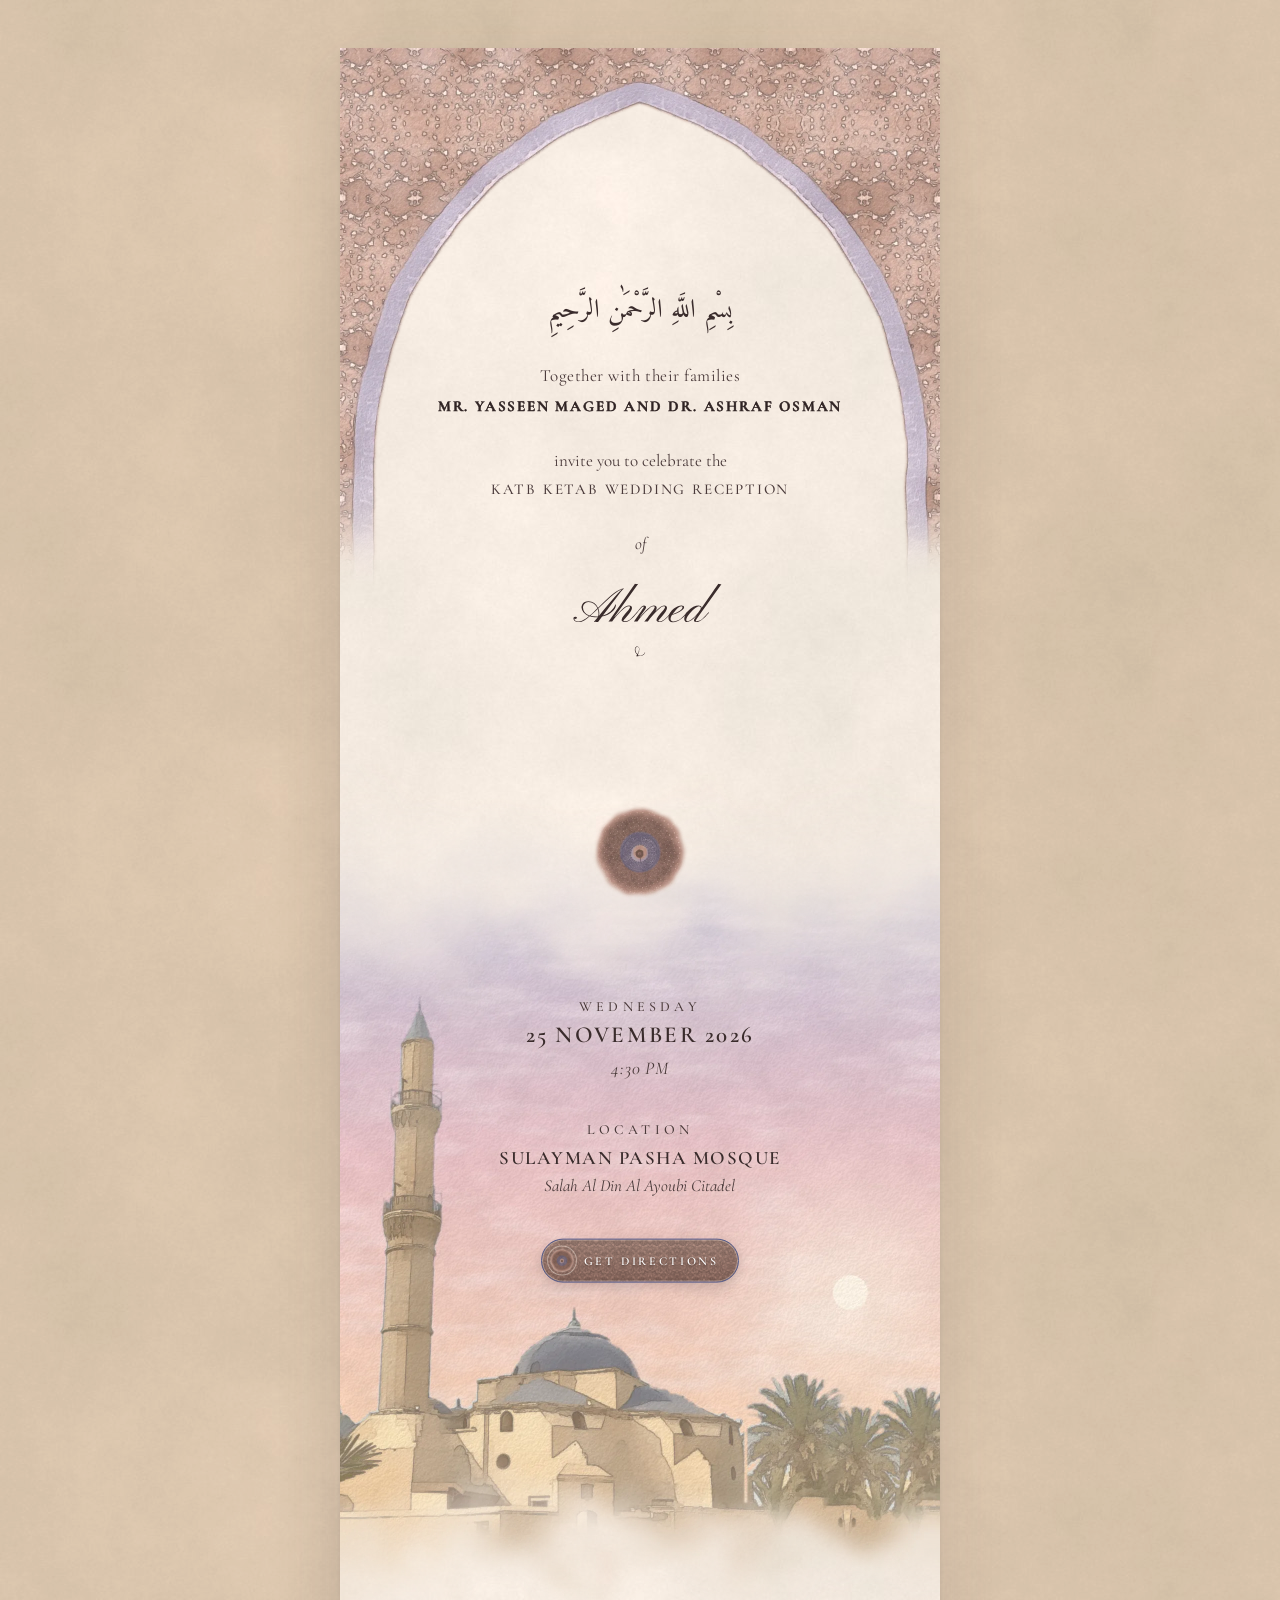
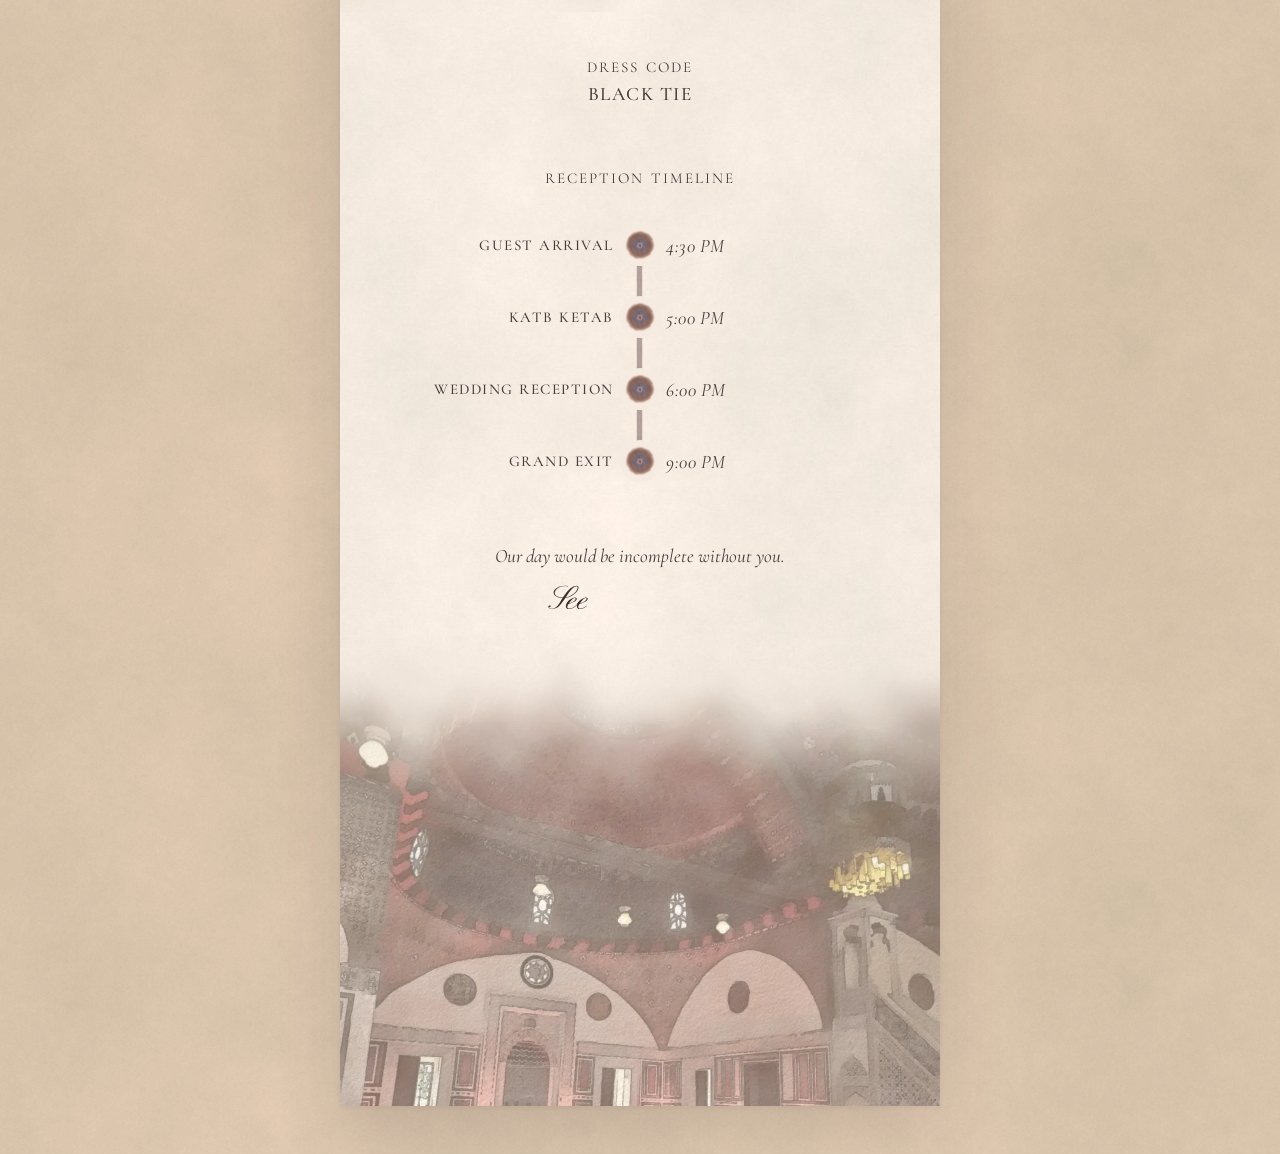
==== commit 5e226df9: "Finish mobile reveals early and preserve animation progress" ====
--- a/Family_Invite/index.html
+++ b/Family_Invite/index.html
@@ -35,7 +35,7 @@
 <link rel="preload" href="../shared/assets/fonts/amiri.woff2" as="font" type="font/woff2" crossorigin>
 <link rel="preload" href="../shared/assets/images/arch.webp" as="image">
 <link rel="stylesheet" href="../shared/invitation.css">
-<script src="../shared/invitation.js" defer></script>
+<script src="../shared/invitation.js?v=20261027-2" defer></script>
 </head>
 <body>
 <svg width="0" height="0" aria-hidden="true" focusable="false" style="position:absolute;pointer-events:none" xmlns="http://www.w3.org/2000/svg"><defs><filter id="ink-feather" filterUnits="userSpaceOnUse" x="-40" y="-90" width="680" height="180" color-interpolation-filters="sRGB"><feGaussianBlur stdDeviation="10"/></filter><g id="ink-wash-edge"><path fill="white" d="M-60 -1800H660V-60H-60Z"/><path fill="white" filter="url(#ink-feather)" d="M-60 -110 H660 V5.578 C658.000 6.050 652.000 7.824 648.000 8.413 C644.000 9.003 640.000 9.241 636.000 9.113 C632.000 8.985 628.000 7.783 624.000 7.645 C620.000 7.507 616.000 7.570 612.000 8.285 C608.000 8.999 604.000 11.110 600.000 11.932 C596.000 12.754 592.000 13.967 588.000 13.217 C584.000 12.467 580.000 10.068 576.000 7.432 C572.000 4.796 568.000 0.283 564.000 -2.601 C560.000 -5.485 556.000 -8.310 552.000 -9.871 C548.000 -11.432 544.000 -11.495 540.000 -11.968 C536.000 -12.442 532.000 -12.228 528.000 -12.713 C524.000 -13.198 520.000 -14.416 516.000 -14.877 C512.000 -15.339 508.000 -16.148 504.000 -15.481 C500.000 -14.814 496.000 -12.843 492.000 -10.876 C488.000 -8.909 484.000 -5.405 480.000 -3.681 C476.000 -1.957 472.000 -0.587 468.000 -0.530 C464.000 -0.473 460.000 -2.302 456.000 -3.338 C452.000 -4.374 448.000 -6.384 444.000 -6.747 C440.000 -7.111 436.000 -6.460 432.000 -5.518 C428.000 -4.577 424.000 -2.333 420.000 -1.100 C416.000 0.132 412.000 1.148 408.000 1.876 C404.000 2.603 400.000 2.358 396.000 3.265 C392.000 4.173 388.000 5.364 384.000 7.319 C380.000 9.274 376.000 12.770 372.000 14.995 C368.000 17.219 364.000 20.022 360.000 20.668 C356.000 21.314 352.000 20.386 348.000 18.870 C344.000 17.353 340.000 13.812 336.000 11.568 C332.000 9.325 328.000 6.839 324.000 5.407 C320.000 3.976 316.000 3.751 312.000 2.980 C308.000 2.209 304.000 1.907 300.000 0.782 C296.000 -0.343 292.000 -2.400 288.000 -3.770 C284.000 -5.141 280.000 -7.057 276.000 -7.441 C272.000 -7.825 268.000 -7.013 264.000 -6.073 C260.000 -5.134 256.000 -2.608 252.000 -1.805 C248.000 -1.003 244.000 -0.434 240.000 -1.257 C236.000 -2.080 232.000 -4.758 228.000 -6.744 C224.000 -8.730 220.000 -11.786 216.000 -13.172 C212.000 -14.558 208.000 -15.032 204.000 -15.060 C200.000 -15.089 196.000 -13.805 192.000 -13.345 C188.000 -12.886 184.000 -12.544 180.000 -12.303 C176.000 -12.061 172.000 -12.681 168.000 -11.898 C164.000 -11.114 160.000 -9.901 156.000 -7.602 C152.000 -5.304 148.000 -1.200 144.000 1.891 C140.000 4.983 136.000 9.018 132.000 10.946 C128.000 12.873 124.000 13.530 120.000 13.456 C116.000 13.381 112.000 11.380 108.000 10.499 C104.000 9.618 100.000 8.424 96.000 8.169 C92.000 7.914 88.000 8.764 84.000 8.971 C80.000 9.178 76.000 9.776 72.000 9.411 C68.000 9.046 64.000 7.635 60.000 6.780 C56.000 5.926 52.000 4.356 48.000 4.282 C44.000 4.208 40.000 5.200 36.000 6.336 C32.000 7.473 28.000 10.186 24.000 11.098 C20.000 12.010 16.000 12.726 12.000 11.808 C8.000 10.891 4.000 8.042 0.000 5.592 C-4.000 3.142 -8.000 -0.615 -12.000 -2.891 C-16.000 -5.167 -20.000 -6.809 -24.000 -8.063 C-28.000 -9.317 -32.000 -9.455 -36.000 -10.414 C-40.000 -11.374 -44.000 -12.570 -48.000 -13.820 C-52.000 -15.069 -58.000 -17.229 -60.000 -17.911 Z"/></g></defs></svg>
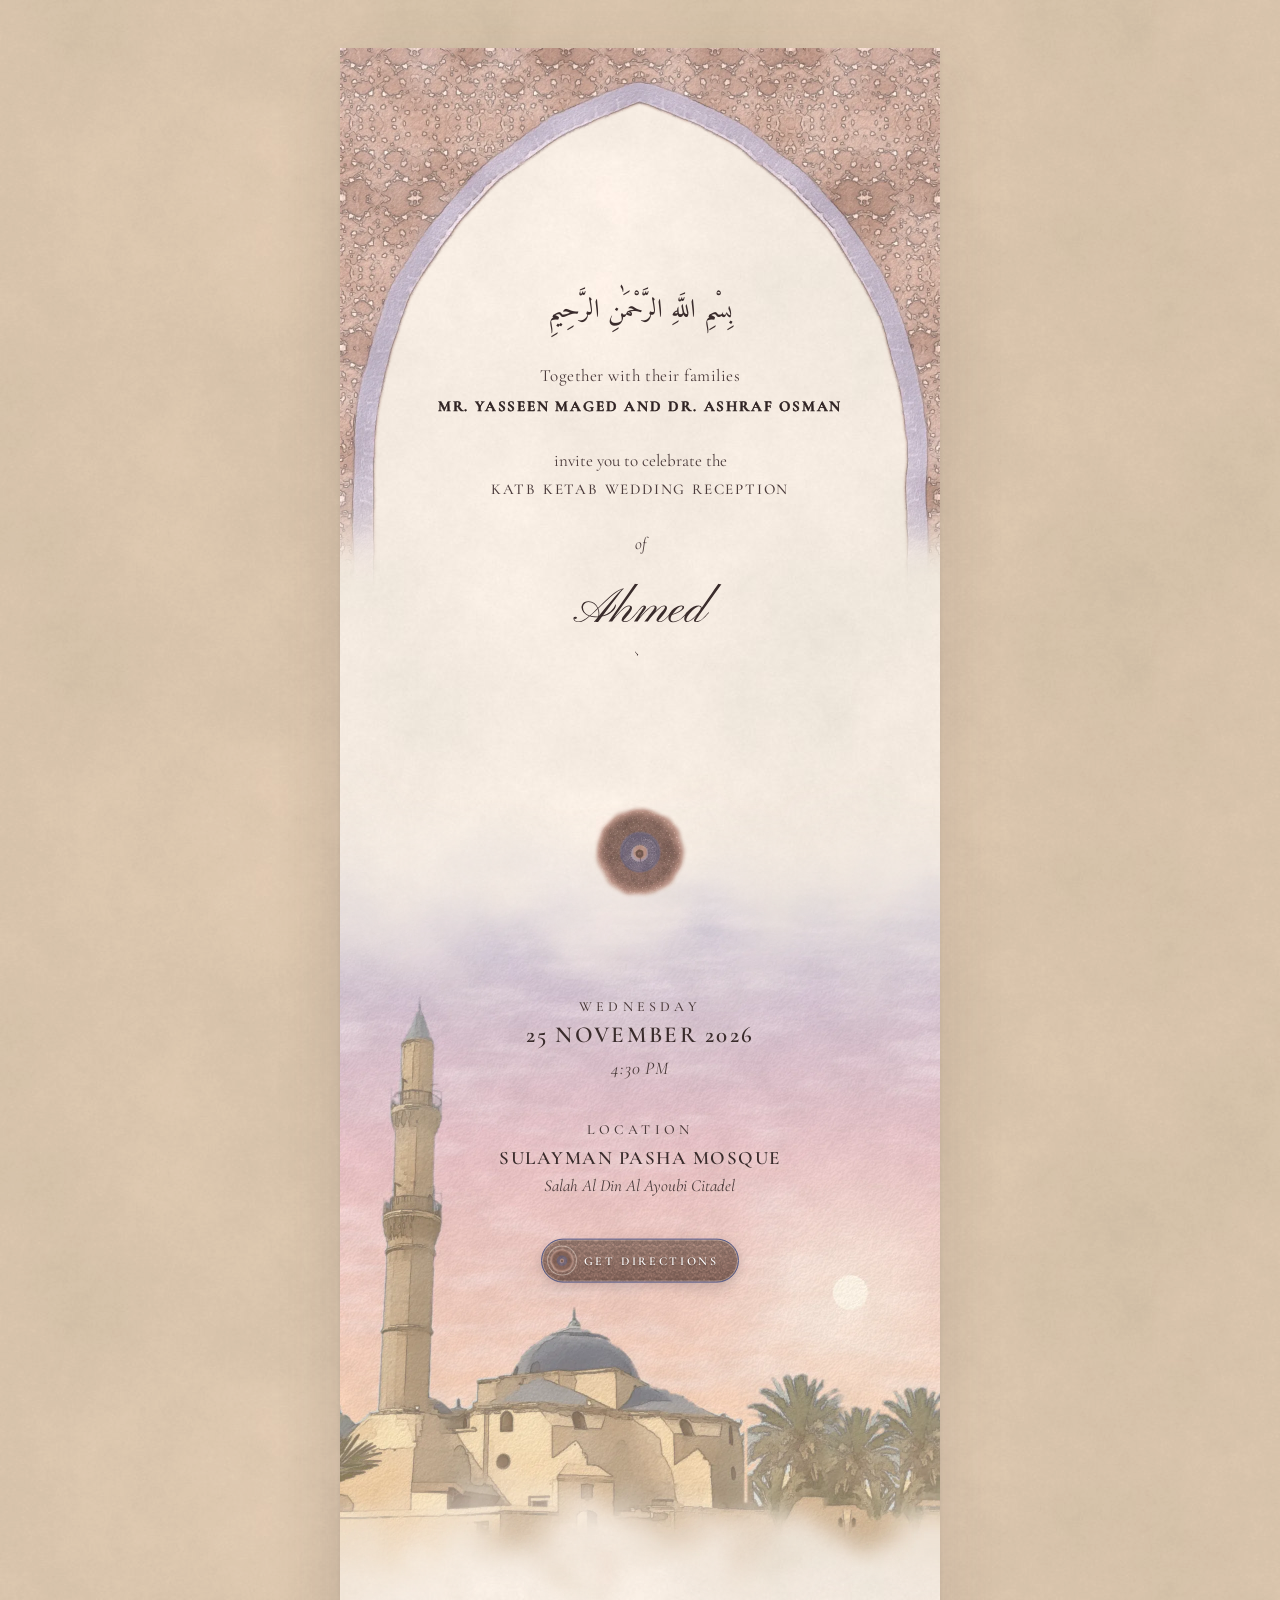
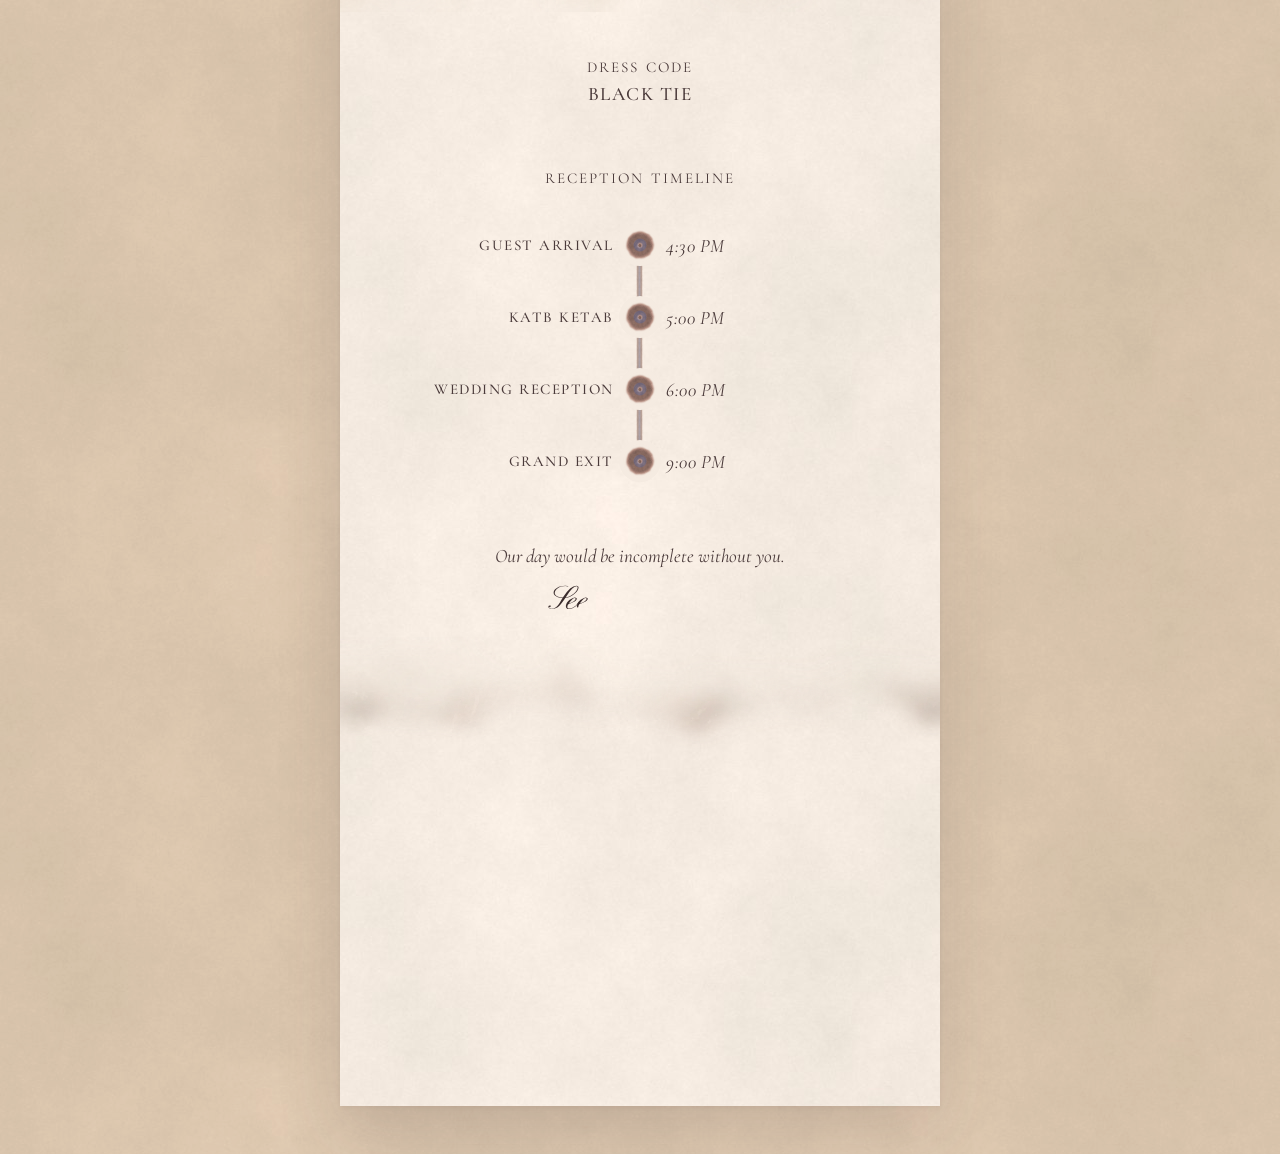
==== commit bd1d8941: "Reveal closing illustration visibly after entering viewport" ====
--- a/Family_Invite/index.html
+++ b/Family_Invite/index.html
@@ -35,7 +35,7 @@
 <link rel="preload" href="../shared/assets/fonts/amiri.woff2" as="font" type="font/woff2" crossorigin>
 <link rel="preload" href="../shared/assets/images/arch.webp" as="image">
 <link rel="stylesheet" href="../shared/invitation.css">
-<script src="../shared/invitation.js?v=20261027-2" defer></script>
+<script src="../shared/invitation.js?v=20261027-3" defer></script>
 </head>
 <body>
 <svg width="0" height="0" aria-hidden="true" focusable="false" style="position:absolute;pointer-events:none" xmlns="http://www.w3.org/2000/svg"><defs><filter id="ink-feather" filterUnits="userSpaceOnUse" x="-40" y="-90" width="680" height="180" color-interpolation-filters="sRGB"><feGaussianBlur stdDeviation="10"/></filter><g id="ink-wash-edge"><path fill="white" d="M-60 -1800H660V-60H-60Z"/><path fill="white" filter="url(#ink-feather)" d="M-60 -110 H660 V5.578 C658.000 6.050 652.000 7.824 648.000 8.413 C644.000 9.003 640.000 9.241 636.000 9.113 C632.000 8.985 628.000 7.783 624.000 7.645 C620.000 7.507 616.000 7.570 612.000 8.285 C608.000 8.999 604.000 11.110 600.000 11.932 C596.000 12.754 592.000 13.967 588.000 13.217 C584.000 12.467 580.000 10.068 576.000 7.432 C572.000 4.796 568.000 0.283 564.000 -2.601 C560.000 -5.485 556.000 -8.310 552.000 -9.871 C548.000 -11.432 544.000 -11.495 540.000 -11.968 C536.000 -12.442 532.000 -12.228 528.000 -12.713 C524.000 -13.198 520.000 -14.416 516.000 -14.877 C512.000 -15.339 508.000 -16.148 504.000 -15.481 C500.000 -14.814 496.000 -12.843 492.000 -10.876 C488.000 -8.909 484.000 -5.405 480.000 -3.681 C476.000 -1.957 472.000 -0.587 468.000 -0.530 C464.000 -0.473 460.000 -2.302 456.000 -3.338 C452.000 -4.374 448.000 -6.384 444.000 -6.747 C440.000 -7.111 436.000 -6.460 432.000 -5.518 C428.000 -4.577 424.000 -2.333 420.000 -1.100 C416.000 0.132 412.000 1.148 408.000 1.876 C404.000 2.603 400.000 2.358 396.000 3.265 C392.000 4.173 388.000 5.364 384.000 7.319 C380.000 9.274 376.000 12.770 372.000 14.995 C368.000 17.219 364.000 20.022 360.000 20.668 C356.000 21.314 352.000 20.386 348.000 18.870 C344.000 17.353 340.000 13.812 336.000 11.568 C332.000 9.325 328.000 6.839 324.000 5.407 C320.000 3.976 316.000 3.751 312.000 2.980 C308.000 2.209 304.000 1.907 300.000 0.782 C296.000 -0.343 292.000 -2.400 288.000 -3.770 C284.000 -5.141 280.000 -7.057 276.000 -7.441 C272.000 -7.825 268.000 -7.013 264.000 -6.073 C260.000 -5.134 256.000 -2.608 252.000 -1.805 C248.000 -1.003 244.000 -0.434 240.000 -1.257 C236.000 -2.080 232.000 -4.758 228.000 -6.744 C224.000 -8.730 220.000 -11.786 216.000 -13.172 C212.000 -14.558 208.000 -15.032 204.000 -15.060 C200.000 -15.089 196.000 -13.805 192.000 -13.345 C188.000 -12.886 184.000 -12.544 180.000 -12.303 C176.000 -12.061 172.000 -12.681 168.000 -11.898 C164.000 -11.114 160.000 -9.901 156.000 -7.602 C152.000 -5.304 148.000 -1.200 144.000 1.891 C140.000 4.983 136.000 9.018 132.000 10.946 C128.000 12.873 124.000 13.530 120.000 13.456 C116.000 13.381 112.000 11.380 108.000 10.499 C104.000 9.618 100.000 8.424 96.000 8.169 C92.000 7.914 88.000 8.764 84.000 8.971 C80.000 9.178 76.000 9.776 72.000 9.411 C68.000 9.046 64.000 7.635 60.000 6.780 C56.000 5.926 52.000 4.356 48.000 4.282 C44.000 4.208 40.000 5.200 36.000 6.336 C32.000 7.473 28.000 10.186 24.000 11.098 C20.000 12.010 16.000 12.726 12.000 11.808 C8.000 10.891 4.000 8.042 0.000 5.592 C-4.000 3.142 -8.000 -0.615 -12.000 -2.891 C-16.000 -5.167 -20.000 -6.809 -24.000 -8.063 C-28.000 -9.317 -32.000 -9.455 -36.000 -10.414 C-40.000 -11.374 -44.000 -12.570 -48.000 -13.820 C-52.000 -15.069 -58.000 -17.229 -60.000 -17.911 Z"/></g></defs></svg>
@@ -94,7 +94,7 @@
 <p data-reveal>Our day would be incomplete without you.</p>
 <p class="signoff" data-handwriting><span class="sr-only">See you there :)</span><svg class="name-svg signature-svg" viewBox="0 0 1106.12 230" aria-hidden="true" focusable="false" xmlns="http://www.w3.org/2000/svg"><g data-letter="S" transform="translate(14.00 0)"><defs><mask id="pen-signoff-0" maskUnits="userSpaceOnUse" x="-70" y="0" width="350" height="330"><path data-pen fill="none" stroke="white" stroke-width="13" stroke-linecap="round" stroke-linejoin="round" d="M116 68 C82 51 22 82 34 112 C47 151 138 139 168 96 C197 48 142 60 121 89"/><path data-pen fill="none" stroke="white" stroke-width="23" stroke-linecap="round" stroke-linejoin="round" d="M142 71 C108 95 84 142 60 174 C35 207 8 203 3 191"/><path data-pen fill="none" stroke="white" stroke-width="11" stroke-linecap="round" stroke-linejoin="round" d="M3 191 C-5 179 9 176 10 184"/></mask></defs><path class="letter-fill" d="M22.46 200.2Q11.82 200.2 5.91 196.29Q0 192.38 0 186.82Q0 182.52 3.03 180.62Q6.05 178.71 9.08 178.71Q10.74 178.71 12.35 179.79Q13.96 180.86 13.96 183.2Q13.96 185.06 12.3 186.57Q10.64 188.09 8.4 188.09Q5.47 188.09 3.91 187.11V187.6Q3.91 191.89 8.84 194.87Q13.77 197.85 20.9 197.85Q31.35 197.85 39.75 192.63Q48.14 187.4 55.27 178.81Q62.4 170.21 68.8 159.77Q75.2 149.32 81.54 138.77L83.5 135.55Q68.07 134.96 55.91 130.91Q43.75 126.86 36.96 119.82Q30.18 112.79 30.76 103.52Q31.25 94.82 37.01 87.45Q42.77 80.08 52.39 74.66Q62.01 69.24 74.17 66.21Q86.33 63.18 99.71 63.18Q106.93 63.18 112.35 64.55Q117.77 65.92 117.77 67.29Q117.77 67.68 116.6 67.68Q115.92 67.68 115.28 67.53Q114.65 67.38 113.87 67.29Q110.74 66.5 107.47 65.97Q104.2 65.43 99.61 65.43Q88.28 65.43 77.39 68.31Q66.5 71.19 57.57 76.46Q48.63 81.74 43.21 89.06Q37.79 96.39 37.3 105.37Q36.91 111.23 41.94 117.48Q46.97 123.73 57.71 128.12Q68.46 132.52 85.06 133.11Q108.4 96.39 127.93 79.79Q147.46 63.18 165.04 63.18Q170.9 63.18 174.32 66.31Q177.73 69.43 177.44 75.29Q177.05 82.81 170.85 92.19Q164.65 101.56 154 110.55Q143.36 119.53 129.49 126.17Q115.62 132.81 99.71 134.86Q91.41 147.66 82.81 159.42Q74.22 171.19 64.89 180.37Q55.57 189.55 45.07 194.87Q34.57 200.2 22.46 200.2ZM101.56 132.13Q115.62 129.79 128.22 123.39Q140.82 116.99 150.59 108.5Q160.35 100 166.06 91.11Q171.78 82.23 172.17 74.9Q172.66 69.63 170.12 67.58Q167.58 65.53 164.94 65.62Q152.83 66.02 139.21 80.27Q125.59 94.53 108.5 121.39Q106.74 124.12 104.98 126.76Q103.22 129.39 101.56 132.13Z"/></g><g data-letter="e" transform="translate(116.83 0)"><defs><mask id="pen-signoff-1" maskUnits="userSpaceOnUse" x="-70" y="0" width="350" height="330"><path data-pen fill="none" stroke="white" stroke-width="18" stroke-linecap="round" stroke-linejoin="round" d="M9 173 C58 154 69 139 56 135 C34 125 0 164 6 190 C14 217 55 191 77 161"/></mask></defs><path class="letter-fill" d="M18.07 200.59Q8.5 200.59 4.39 195.61Q0.29 190.62 0.1 183.4Q0 178.12 2.25 171.68Q4.49 165.23 6.93 161.82Q14.16 151.76 22.56 145.41Q30.96 139.06 39.01 136.08Q47.07 133.11 53.22 133.11Q59.18 133.11 61.57 135.06Q63.96 137.01 64.06 139.55Q64.36 143.36 60.01 148.39Q55.66 153.42 44.82 159.28Q33.98 165.14 14.55 171.58Q11.13 177.05 9.96 181.01Q8.79 184.96 8.79 188.09Q8.79 192.68 11.87 195.21Q14.94 197.75 19.14 197.75Q28.32 197.75 36.38 194.29Q44.43 190.82 51.12 185.55Q57.81 180.27 62.89 174.85Q67.97 169.43 71.19 165.38Q74.41 161.33 75.49 160.35L77.54 162.01Q76.07 163.28 72.61 167.58Q69.14 171.88 63.82 177.44Q58.5 183.01 51.56 188.28Q44.63 193.55 36.18 197.07Q27.73 200.59 18.07 200.59ZM16.8 168.16Q35.74 161.52 46.68 154.44Q57.62 147.36 57.62 140.92Q57.62 135.45 52.54 135.45Q46 135.45 38.38 142.48Q30.76 149.51 20.61 162.89Q18.46 165.62 16.8 168.16Z"/></g><g data-letter="e" transform="translate(181.38 0)"><defs><mask id="pen-signoff-2" maskUnits="userSpaceOnUse" x="-70" y="0" width="350" height="330"><path data-pen fill="none" stroke="white" stroke-width="18" stroke-linecap="round" stroke-linejoin="round" d="M9 173 C58 154 69 139 56 135 C34 125 0 164 6 190 C14 217 55 191 77 161"/></mask></defs><path class="letter-fill" d="M18.07 200.59Q8.5 200.59 4.39 195.61Q0.29 190.62 0.1 183.4Q0 178.12 2.25 171.68Q4.49 165.23 6.93 161.82Q14.16 151.76 22.56 145.41Q30.96 139.06 39.01 136.08Q47.07 133.11 53.22 133.11Q59.18 133.11 61.57 135.06Q63.96 137.01 64.06 139.55Q64.36 143.36 60.01 148.39Q55.66 153.42 44.82 159.28Q33.98 165.14 14.55 171.58Q11.13 177.05 9.96 181.01Q8.79 184.96 8.79 188.09Q8.79 192.68 11.87 195.21Q14.94 197.75 19.14 197.75Q28.32 197.75 36.38 194.29Q44.43 190.82 51.12 185.55Q57.81 180.27 62.89 174.85Q67.97 169.43 71.19 165.38Q74.41 161.33 75.49 160.35L77.54 162.01Q76.07 163.28 72.61 167.58Q69.14 171.88 63.82 177.44Q58.5 183.01 51.56 188.28Q44.63 193.55 36.18 197.07Q27.73 200.59 18.07 200.59ZM16.8 168.16Q35.74 161.52 46.68 154.44Q57.62 147.36 57.62 140.92Q57.62 135.45 52.54 135.45Q46 135.45 38.38 142.48Q30.76 149.51 20.61 162.89Q18.46 165.62 16.8 168.16Z"/></g><g data-letter="y" transform="translate(295.05 0)"><defs><mask id="pen-signoff-4" maskUnits="userSpaceOnUse" x="-70" y="0" width="350" height="330"><path data-pen fill="none" stroke="white" stroke-width="21" stroke-linecap="round" stroke-linejoin="round" d="M45 135 L5 180 C-13 212 26 198 83 144"/><path data-pen fill="none" stroke="white" stroke-width="21" stroke-linecap="round" stroke-linejoin="round" d="M93 135 C46 191 8 249 -21 267"/><path data-pen fill="none" stroke="white" stroke-width="12" stroke-linecap="round" stroke-linejoin="round" d="M-21 267 C-57 290 -69 264 -19 239 C23 219 68 194 99 162"/></mask></defs><path class="letter-fill" d="M-45.7 276.86Q-49.9 276.86 -52.05 274.71Q-54.2 272.56 -54.2 270.31Q-54.2 265.04 -48.1 258.64Q-41.99 252.25 -26.9 243.85Q-11.82 235.45 14.94 224.22Q23.05 214.36 32.81 201.86Q42.58 189.36 54.69 173.83L53.61 173.44Q48.14 179.3 39.89 185.5Q31.64 191.7 22.66 195.95Q13.67 200.2 5.76 200.2Q-5.18 200.2 -5.18 192.09Q-5.18 188.57 -3.96 184.91Q-2.73 181.25 0.83 175.39Q4.39 169.53 11.52 159.47Q16.02 154 22.31 147.56Q28.61 141.11 35.94 133.69Q39.06 133.98 40.58 134.13Q42.09 134.28 44.34 134.28Q48.63 134.28 51.27 133.98Q44.53 140.04 40.48 144.29Q36.43 148.54 33.15 152.39Q29.88 156.25 25.29 161.13Q23.05 163.67 19.14 167.97Q15.23 172.27 11.18 177.1Q7.13 181.93 4.35 186.23Q1.56 190.53 1.56 193.16Q1.56 196.39 3.32 197.02Q5.08 197.66 6.54 197.66Q15.33 197.66 24.66 192.63Q33.98 187.6 42.58 179.93Q51.17 172.27 57.71 164.26Q67.68 153.32 73.68 146.09Q79.69 138.87 83.59 133.98Q84.67 134.18 86.33 134.42Q87.99 134.67 89.65 134.67Q90.92 134.67 93.16 134.57Q95.41 134.47 96.68 134.28L62.7 176.17Q53.42 188.77 45.46 199.32Q37.5 209.86 30.57 218.65Q44.04 212.21 53.17 206.49Q62.3 200.78 69.34 194.48Q76.37 188.18 83.4 179.98Q90.43 171.78 99.8 160.35L101.86 162.01Q93.75 171.78 87.35 179.1Q80.96 186.43 75.1 192.19Q69.24 197.95 62.6 202.88Q55.96 207.81 47.46 212.6Q38.96 217.38 27.15 222.95Q13.38 240.33 3.27 250.98Q-6.84 261.62 -14.84 267.24Q-22.85 272.85 -30.18 274.85Q-37.5 276.86 -45.7 276.86ZM-45.31 274.22Q-39.84 274.22 -34.57 272.27Q-29.3 270.31 -23 265.38Q-16.7 260.45 -8.35 251.46Q0 242.48 11.52 228.42Q-10.74 237.89 -24.56 245.31Q-38.38 252.73 -44.73 258.74Q-51.07 264.75 -51.07 270.31Q-51.07 271.39 -49.71 272.8Q-48.34 274.22 -45.31 274.22Z"/></g><g data-letter="o" transform="translate(383.92 0)"><defs><mask id="pen-signoff-5" maskUnits="userSpaceOnUse" x="-70" y="0" width="350" height="330"><path data-pen fill="none" stroke="white" stroke-width="19" stroke-linecap="round" stroke-linejoin="round" d="M61 139 C41 116 -11 174 10 194 C38 215 77 145 59 136"/><path data-pen fill="none" stroke="white" stroke-width="12" stroke-linecap="round" stroke-linejoin="round" d="M59 167 C35 189 62 195 85 161"/></mask></defs><path class="letter-fill" d="M16.6 200.2Q8.4 200.2 4.49 196.44Q0.59 192.68 0.1 187.21Q-0.2 180.57 2.88 172.95Q5.96 165.33 9.57 160.16Q14.36 153.42 21.19 147.22Q28.03 141.02 36.18 137.06Q44.34 133.11 52.93 133.11Q58.11 133.11 61.87 135.79Q65.62 138.48 66.02 144.34Q66.5 152.64 62.79 161.77Q59.08 170.9 52.73 178.71Q53.42 181.54 57.13 181.54Q60.74 181.54 65.04 178.66Q69.34 175.78 73.39 171.88Q77.44 167.97 80.37 164.65Q83.3 161.33 84.28 160.35L86.43 162.01Q84.57 163.77 81.15 167.43Q77.73 171.09 73.58 174.95Q69.43 178.81 65.09 181.54Q60.74 184.28 56.93 184.28Q52.25 184.28 50.59 181.35Q43.36 189.55 34.33 194.87Q25.29 200.2 16.6 200.2ZM19.14 197.27Q22.56 197.27 27.05 195.31Q31.54 193.36 36.04 190.14Q43.55 184.77 49.61 177.54V177.15Q49.61 171.09 52.78 167.53Q55.96 163.96 58.98 162.99Q63.77 153.03 63.28 145.12Q62.99 140.33 60.79 138.48Q58.59 136.62 55.96 136.62Q50.29 136.62 42.04 143.31Q33.79 150 23.63 162.6Q16.41 171.68 13.53 177.93Q10.64 184.18 11.04 188.77Q11.04 191.41 12.84 194.34Q14.65 197.27 19.14 197.27Z"/></g><g data-letter="u" transform="translate(457.36 0)"><defs><mask id="pen-signoff-6" maskUnits="userSpaceOnUse" x="-70" y="0" width="350" height="330"><path data-pen fill="none" stroke="white" stroke-width="21" stroke-linecap="round" stroke-linejoin="round" d="M38 135 L0 180 C-21 212 25 196 80 142 M84 135 L44 183 C27 212 64 199 99 161"/></mask></defs><path class="letter-fill" d="M6.15 200.2Q-0.2 200.2 -2.93 197.07Q-5.66 193.95 -5.76 190.33Q-6.15 183.11 -0.34 174.61Q5.47 166.11 16.31 153.42Q20.12 148.93 24.27 143.75Q28.42 138.57 32.91 133.69Q36.23 134.28 40.72 134.28Q42.09 134.28 44.53 134.18Q46.97 134.08 47.75 133.98Q39.45 142.87 31.15 152.73Q22.85 162.6 16.31 170.61Q14.16 173.24 10.74 177.2Q7.32 181.15 4.74 185.6Q2.15 190.04 2.25 194.24Q2.25 195.61 3.22 196.68Q4.2 197.75 6.93 197.75Q8.89 197.75 13.04 196.48Q17.19 195.21 21.88 192.19Q28.42 187.79 36.72 180.13Q45.02 172.46 54.79 160.35Q56.93 157.71 58.3 156.05Q59.67 154.39 60.84 153.03Q64.26 148.83 68.26 144.04Q72.27 139.26 76.95 133.69Q80.08 133.98 81.35 134.13Q82.62 134.28 84.77 134.28Q89.36 134.28 91.8 133.98Q86.04 140.23 78.66 149.12Q71.29 158.01 64.06 166.94Q56.84 175.88 51.37 182.62Q46.68 188.09 45.46 190.09Q44.24 192.09 44.24 193.95Q44.34 195.12 45.07 196.29Q45.8 197.46 49.32 197.46Q54.49 197.46 60.6 194.04Q66.7 190.62 72.71 185.5Q78.71 180.37 83.94 175Q89.16 169.63 92.77 165.53Q96.39 161.43 97.46 160.35L99.41 162.01Q98.24 163.28 94.48 167.48Q90.72 171.68 85.25 177.2Q79.79 182.71 73.49 187.99Q67.19 193.26 60.74 196.73Q54.3 200.2 48.63 200.2Q44.73 200.2 42.09 198Q39.45 195.8 39.36 191.89Q39.26 188.38 40.38 184.57Q41.5 180.76 44.24 175.98Q32.03 189.16 22.36 195.02Q17.38 198.05 13.28 199.12Q9.18 200.2 6.15 200.2Z"/></g><g data-letter="t" transform="translate(592.91 0)"><defs><mask id="pen-signoff-8" maskUnits="userSpaceOnUse" x="-70" y="0" width="350" height="330"><path data-pen fill="none" stroke="white" stroke-width="21" stroke-linecap="round" stroke-linejoin="round" d="M69 90 L5 180 C-15 214 24 200 54 161"/><path data-pen fill="none" stroke="white" stroke-width="11" stroke-linecap="round" stroke-linejoin="round" d="M32 115 H83"/></mask></defs><path class="letter-fill" d="M4.1 200.2Q-1.27 200.2 -3.96 198.05Q-6.64 195.9 -6.64 192.58Q-6.64 189.94 -5.96 187.35Q-5.27 184.77 -3.03 180.76Q-0.78 176.76 3.81 169.97Q8.4 163.18 16.21 152.15L41.41 116.7H33.69Q30.76 116.7 30.76 115.43Q30.76 113.87 34.47 113.87H43.36L61.43 88.48Q62.7 88.67 64.79 88.82Q66.89 88.96 70.8 88.87Q72.75 88.87 75 88.48L56.15 113.87H81.35Q84.08 113.87 84.08 115.23Q84.08 116.7 81.64 116.7H54L28.22 151.46Q19.04 163.77 13.48 171.68Q7.91 179.59 5.03 184.18Q2.15 188.77 1.12 191.02Q0.1 193.26 0.1 194.34Q0.1 197.27 4.98 197.46Q11.72 197.36 18.9 193.02Q26.07 188.67 32.71 182.37Q39.36 176.07 44.63 169.97Q49.9 163.87 52.83 160.35L54.98 162.01Q52.15 165.33 46.68 171.58Q41.21 177.83 34.13 184.42Q27.05 191.02 19.34 195.61Q11.62 200.2 4.1 200.2Z"/></g><g data-letter="h" transform="translate(634.80 0)"><defs><mask id="pen-signoff-9" maskUnits="userSpaceOnUse" x="-70" y="0" width="350" height="330"><path data-pen fill="none" stroke="white" stroke-width="21" stroke-linecap="round" stroke-linejoin="round" d="M100 45 L-6 200"/><path data-pen fill="none" stroke="white" stroke-width="20" stroke-linecap="round" stroke-linejoin="round" d="M-5 197 C25 159 68 125 75 137 C84 144 48 179 45 190 C36 214 76 196 100 162"/></mask></defs><path class="letter-fill" d="M50.78 200.2Q46.29 200.2 42.04 198.14Q37.79 196.09 37.79 192.68Q37.79 190.04 39.01 186.47Q40.23 182.91 44.63 176.66Q49.02 170.41 58.59 159.67Q66.31 150.98 69.24 146.19Q72.17 141.41 72.17 139.06Q72.17 137.7 71.24 136.62Q70.31 135.55 67.58 135.55Q65.33 135.55 61.47 136.82Q57.62 138.09 53.03 141.11Q45.31 146.39 33.89 157.37Q22.46 168.36 8.11 186.23L-0.88 198.14Q-2.44 197.85 -3.81 197.75Q-5.18 197.66 -6.54 197.66Q-10.06 197.66 -12.45 198Q-14.84 198.34 -15.92 198.63L92.19 44.24Q93.46 44.34 95.56 44.53Q97.66 44.73 101.56 44.63Q102.34 44.63 103.42 44.48Q104.49 44.34 105.76 44.24L8.89 178.71L9.38 179.79Q24.32 162.6 34.77 152.78Q45.21 142.97 52.15 138.28Q57.03 135.16 61.18 134.13Q65.33 133.11 68.46 133.11Q74.8 133.11 77.49 136.18Q80.18 139.26 79.98 142.97Q79.79 146.88 77.34 152.29Q74.9 157.71 68.9 165.77Q62.89 173.83 51.95 185.64Q47.07 190.92 46.04 192.43Q45.02 193.95 45.02 195.21Q45.02 196.19 47.17 196.83Q49.32 197.46 51.95 197.46Q58.11 197.46 64.4 194.04Q70.7 190.62 76.56 185.45Q82.42 180.27 87.21 174.9Q91.99 169.53 95.26 165.48Q98.54 161.43 99.51 160.35L101.66 162.01Q100.39 163.28 97.02 167.53Q93.65 171.78 88.57 177.29Q83.5 182.81 77.34 188.04Q71.19 193.26 64.4 196.73Q57.62 200.2 50.78 200.2Z"/></g><g data-letter="e" transform="translate(723.47 0)"><defs><mask id="pen-signoff-10" maskUnits="userSpaceOnUse" x="-70" y="0" width="350" height="330"><path data-pen fill="none" stroke="white" stroke-width="18" stroke-linecap="round" stroke-linejoin="round" d="M9 173 C58 154 69 139 56 135 C34 125 0 164 6 190 C14 217 55 191 77 161"/></mask></defs><path class="letter-fill" d="M18.07 200.59Q8.5 200.59 4.39 195.61Q0.29 190.62 0.1 183.4Q0 178.12 2.25 171.68Q4.49 165.23 6.93 161.82Q14.16 151.76 22.56 145.41Q30.96 139.06 39.01 136.08Q47.07 133.11 53.22 133.11Q59.18 133.11 61.57 135.06Q63.96 137.01 64.06 139.55Q64.36 143.36 60.01 148.39Q55.66 153.42 44.82 159.28Q33.98 165.14 14.55 171.58Q11.13 177.05 9.96 181.01Q8.79 184.96 8.79 188.09Q8.79 192.68 11.87 195.21Q14.94 197.75 19.14 197.75Q28.32 197.75 36.38 194.29Q44.43 190.82 51.12 185.55Q57.81 180.27 62.89 174.85Q67.97 169.43 71.19 165.38Q74.41 161.33 75.49 160.35L77.54 162.01Q76.07 163.28 72.61 167.58Q69.14 171.88 63.82 177.44Q58.5 183.01 51.56 188.28Q44.63 193.55 36.18 197.07Q27.73 200.59 18.07 200.59ZM16.8 168.16Q35.74 161.52 46.68 154.44Q57.62 147.36 57.62 140.92Q57.62 135.45 52.54 135.45Q46 135.45 38.38 142.48Q30.76 149.51 20.61 162.89Q18.46 165.62 16.8 168.16Z"/></g><g data-letter="r" transform="translate(788.02 0)"><defs><mask id="pen-signoff-11" maskUnits="userSpaceOnUse" x="-70" y="0" width="350" height="330"><path data-pen fill="none" stroke="white" stroke-width="14" stroke-linecap="round" stroke-linejoin="round" d="M3 170 Q22 152 28 129 Q30 119 26 131 Q21 142 59 147"/><path data-pen fill="none" stroke="white" stroke-width="22" stroke-linecap="round" stroke-linejoin="round" d="M59 147 C39 164 11 192 26 197 C41 202 65 180 78 161"/></mask></defs><path class="letter-fill" d="M26.56 200.2Q21.09 200.2 17.68 197.41Q14.26 194.63 14.26 190.14Q14.26 182.32 25.68 171.29Q37.11 160.25 56.64 147.17Q46.68 145.51 39.5 143.85Q32.32 142.19 28.03 140.23Q26.07 144.14 22.36 149.8Q18.65 155.47 12.89 162.01Q8.98 166.6 7.03 168.46Q5.08 170.31 4.35 170.65Q3.61 171 3.52 171.19Q3.22 171.29 3.17 170.61Q3.12 169.92 3.22 169.53Q3.22 169.14 4.69 167.68Q6.15 166.21 10.84 160.35Q15.72 154.2 19.53 148.63Q23.34 143.07 25.39 138.87Q21.88 136.62 21.29 133.89Q20.51 129.2 23.14 125.39Q25.78 121.58 29.98 121.58Q35.16 121.58 35.16 126.07Q35.16 128.32 34.28 129.88Q33.4 131.45 32.52 132.91Q30.76 134.96 30.76 138.09Q30.76 139.06 34.13 140.19Q37.5 141.31 42.43 142.33Q47.36 143.36 52.15 144.09Q56.93 144.82 59.67 145.02Q61.52 145.12 61.96 145.65Q62.4 146.19 62.4 146.48Q62.4 147.46 59.57 149.71Q54.2 153.81 48.54 159.62Q42.87 165.43 37.99 171.63Q33.11 177.83 30.08 183.3Q27.05 188.77 27.05 192.29Q27.05 196.88 30.76 196.88Q35.55 196.88 41.21 193.65Q46.88 190.43 52.69 185.55Q58.5 180.66 63.62 175.44Q68.75 170.21 72.46 166.06Q76.17 161.91 77.64 160.35L79.59 162.01Q77.44 164.06 73.49 168.51Q69.53 172.95 64.26 178.37Q58.98 183.79 52.78 188.77Q46.58 193.75 39.94 196.97Q33.3 200.2 26.56 200.2Z"/></g><g data-letter="e" transform="translate(854.62 0)"><defs><mask id="pen-signoff-12" maskUnits="userSpaceOnUse" x="-70" y="0" width="350" height="330"><path data-pen fill="none" stroke="white" stroke-width="18" stroke-linecap="round" stroke-linejoin="round" d="M9 173 C58 154 69 139 56 135 C34 125 0 164 6 190 C14 217 55 191 77 161"/></mask></defs><path class="letter-fill" d="M18.07 200.59Q8.5 200.59 4.39 195.61Q0.29 190.62 0.1 183.4Q0 178.12 2.25 171.68Q4.49 165.23 6.93 161.82Q14.16 151.76 22.56 145.41Q30.96 139.06 39.01 136.08Q47.07 133.11 53.22 133.11Q59.18 133.11 61.57 135.06Q63.96 137.01 64.06 139.55Q64.36 143.36 60.01 148.39Q55.66 153.42 44.82 159.28Q33.98 165.14 14.55 171.58Q11.13 177.05 9.96 181.01Q8.79 184.96 8.79 188.09Q8.79 192.68 11.87 195.21Q14.94 197.75 19.14 197.75Q28.32 197.75 36.38 194.29Q44.43 190.82 51.12 185.55Q57.81 180.27 62.89 174.85Q67.97 169.43 71.19 165.38Q74.41 161.33 75.49 160.35L77.54 162.01Q76.07 163.28 72.61 167.58Q69.14 171.88 63.82 177.44Q58.5 183.01 51.56 188.28Q44.63 193.55 36.18 197.07Q27.73 200.59 18.07 200.59ZM16.8 168.16Q35.74 161.52 46.68 154.44Q57.62 147.36 57.62 140.92Q57.62 135.45 52.54 135.45Q46 135.45 38.38 142.48Q30.76 149.51 20.61 162.89Q18.46 165.62 16.8 168.16Z"/></g><g data-letter=":" transform="translate(968.30 0)"><defs><mask id="pen-signoff-14" maskUnits="userSpaceOnUse" x="-70" y="0" width="350" height="330"><path data-pen fill="none" stroke="white" stroke-width="22" stroke-linecap="round" stroke-linejoin="round" d="M41 144 L42 144"/><path data-pen fill="none" stroke="white" stroke-width="22" stroke-linecap="round" stroke-linejoin="round" d="M15 190 L16 190"/></mask></defs><path class="letter-fill" d="M38.38 154.3Q35.35 154.3 33.4 152.29Q31.45 150.29 31.45 147.07Q31.45 143.07 34.86 139.7Q38.28 136.33 43.07 136.33Q46.39 136.33 48.24 138.33Q50.1 140.33 50.1 143.55Q50.1 147.75 46.39 151.03Q42.68 154.3 38.38 154.3ZM12.79 200.2Q9.77 200.2 7.81 198.19Q5.86 196.19 5.86 192.97Q5.86 188.96 9.28 185.6Q12.7 182.23 17.48 182.23Q20.8 182.23 22.66 184.23Q24.51 186.23 24.51 189.45Q24.51 193.65 20.8 196.92Q17.09 200.2 12.79 200.2Z"/></g><g data-letter=")" transform="translate(1009.70 0)"><defs><mask id="pen-signoff-15" maskUnits="userSpaceOnUse" x="-70" y="0" width="350" height="330"><path data-pen fill="none" stroke="white" stroke-width="16" stroke-linecap="round" stroke-linejoin="round" d="M62 63 C89 111 63 179 -8 217"/></mask></defs><path class="letter-fill" d="M-9.67 218.26Q-10.64 218.26 -10.64 217.38Q-10.64 216.89 -10.45 216.65Q-10.25 216.41 -8.89 215.72Q17.87 201.37 35.11 181.93Q52.34 162.5 60.45 139.94Q68.55 117.38 67.87 94.04Q67.58 86.04 66.06 79Q64.55 71.97 62.5 65.43Q62.4 64.75 62.16 63.92Q61.91 63.09 61.82 62.5Q61.82 61.62 62.79 61.43Q63.28 61.43 63.62 61.77Q63.96 62.11 64.94 63.57Q69.73 71.29 72.95 80.86Q76.17 90.43 76.46 102.93Q77.15 121.39 71.24 138.53Q65.33 155.66 54.1 170.56Q42.87 185.45 27.59 197.27Q12.3 209.08 -5.86 216.99Q-8.89 218.26 -9.67 218.26Z"/></g></svg></p>
 </footer>
-<svg class="ink-art prayer-hall" data-ink viewBox="0 0 600 469" width="600" height="469" role="img" aria-label="Hand-painted watercolour of the mosque's prayer hall" focusable="false" xmlns="http://www.w3.org/2000/svg">
+<svg class="ink-art prayer-hall" data-ink data-ink-once viewBox="0 0 600 469" width="600" height="469" role="img" aria-label="Hand-painted watercolour of the mosque's prayer hall" focusable="false" xmlns="http://www.w3.org/2000/svg">
 <defs><mask id="ink-hall" maskUnits="userSpaceOnUse" x="0" y="0" width="600" height="469"><use href="#ink-wash-edge" data-ink-front/></mask></defs>
 <image class="ink-image" href="../shared/assets/images/prayer-hall.webp" width="600" height="469" preserveAspectRatio="xMidYMid slice"/></svg>
 </main>
